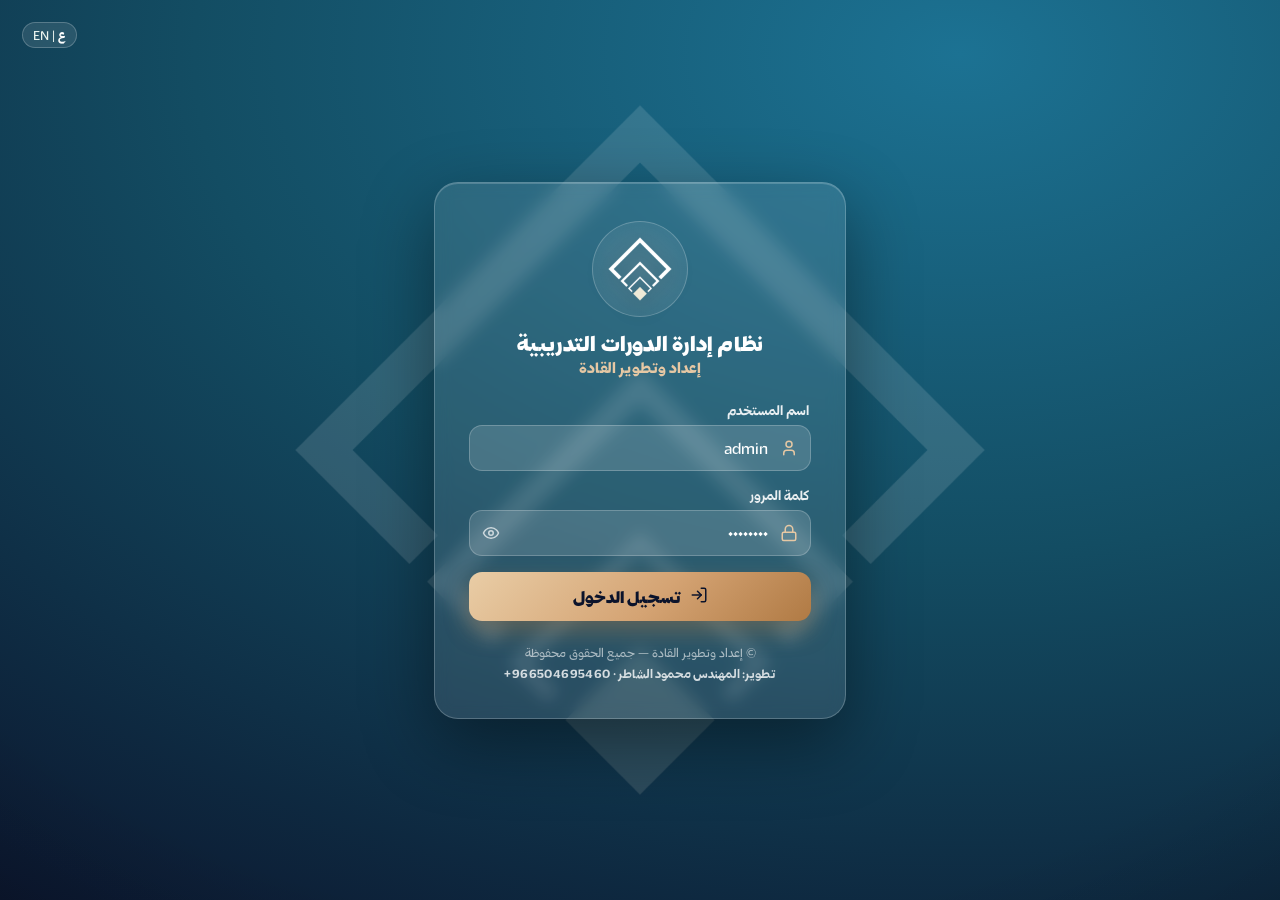
==== index.html @ 1ab5d4bb "Add files via upload" ====
<!DOCTYPE html>
<html lang="ar" dir="rtl">
<head>
<meta charset="utf-8" />
<meta name="viewport" content="width=device-width, initial-scale=1.0" />
<title>نظام إدارة الدورات التدريبية</title>
<link rel="stylesheet" href="assets/shell.css" />
<link rel="stylesheet" href="assets/login.css" />
<link rel="stylesheet" href="assets/pages.css" />
<style>
  /* prototype-only helpers (do not override the app's real styles) */
  #appShell{display:none}
  .pg{display:none}
  .pg.active{display:block;animation:fade .18s ease}
  @keyframes fade{from{opacity:0;transform:translateY(4px)}to{opacity:1;transform:none}}
  .nav a{cursor:pointer}
  table.tbl{width:100%;border-collapse:collapse;font-size:.86rem}
  table.tbl th{ text-align:inherit;color:var(--muted);font-weight:700;font-size:.74rem;padding:10px 12px;border-bottom:1px solid var(--line);white-space:nowrap}
  table.tbl td{padding:11px 12px;border-bottom:1px solid var(--line);white-space:nowrap}
  table.tbl tbody tr:hover{background:rgba(28,114,147,.04)}
  .badge{display:inline-block;padding:3px 10px;border-radius:999px;font-size:.74rem;font-weight:700}
  .av2{width:30px;height:30px;border-radius:50%;background:linear-gradient(135deg,var(--green-l),var(--green));color:#fff;display:inline-flex;align-items:center;justify-content:center;font-size:.72rem;font-weight:700;margin-inline-end:8px}
  .cellname{display:flex;align-items:center}
  .iconbtn{display:inline-flex;align-items:center;justify-content:center;width:30px;height:30px;border-radius:8px;border:1px solid var(--line);background:var(--card);cursor:pointer;color:var(--muted)}
  .iconbtn:hover{color:var(--green);border-color:var(--green-l)}
  .iconbtn.danger:hover{color:#c0432e;border-color:#e6a99e}
  .rowacts{display:flex;gap:6px}
</style>
</head>
<body>

<!-- ============================ LOGIN ============================ -->
<div class="lgp" id="login">
  <img class="lg-wm" src="assets/logo-white.png" alt>
  <div class="lg-lang" style="cursor:pointer" title="Switch to English" onclick="toggleLang()"><span id="lglang"><b>ع</b> | EN</span></div>
  <div class="lg-wrap">
    <div class="lg-card">
      <div class="lg-top">
        <div class="lg-ring"><img src="assets/logo-white.png" alt></div>
        <h1>نظام إدارة الدورات التدريبية</h1>
        <div class="lg-min">إعداد وتطوير القادة</div>
      </div>
      <label class="lg-lbl">اسم المستخدم</label>
      <div class="lg-field">
        <span class="lg-ic" data-ic="person"></span>
        <input type="text" id="u" placeholder="أدخل اسم المستخدم" value="admin" onkeydown="if(event.key==='Enter')doLogin()">
      </div>
      <label class="lg-lbl">كلمة المرور</label>
      <div class="lg-field">
        <span class="lg-ic" data-ic="lock"></span>
        <span class="lg-ic lg-eye" data-ic="eye" onclick="var p=document.getElementById('p');p.type=p.type==='password'?'text':'password'"></span>
        <input type="password" id="p" placeholder="أدخل كلمة المرور" value="••••••••" onkeydown="if(event.key==='Enter')doLogin()">
      </div>
      <button class="lg-btn" onclick="doLogin()"><span data-ic="login"></span> تسجيل الدخول</button>
      <div class="lg-foot">© إعداد وتطوير القادة — جميع الحقوق محفوظة
        <div class="lg-dev" title="اضغط لنسخ الرقم" onclick="copyText('+966504695460');toast('تم نسخ الرقم')">تطوير: المهندس محمود الشاطر · <bdi dir="ltr">+966504695460</bdi></div>
      </div>
    </div>
  </div>
</div>

<!-- ============================ APP SHELL ============================ -->
<div id="appShell">
<div class="app" id="app">
  <aside class="side">
    <button class="collapse" title="طيّ / فتح القائمة" onclick="document.getElementById('app').classList.toggle('collapsed')"><span data-ic="chev"></span></button>
    <div class="brandrow">
      <img src="assets/logo-white.png" alt>
      <div class="t">نظام الدورات<span>إعداد وتطوير القادة</span></div>
    </div>
    <nav class="nav" id="nav">
      <a data-route="dashboard" onclick="go('dashboard')"><span data-ic="dashboard"></span> <span class="nt">لوحة التحكم</span></a>
      <div class="lab">الإدارة</div>
      <a data-route="students" onclick="go('students')"><span data-ic="students"></span> <span class="nt">الطلاب</span></a>
      <a data-route="groups" onclick="go('groups')"><span data-ic="groups"></span> <span class="nt">المجموعات</span></a>
      <a data-route="trainers" onclick="go('trainers')"><span data-ic="trainers"></span> <span class="nt">المدرّبون</span></a>
      <a data-route="courses" onclick="go('courses')"><span data-ic="courses"></span> <span class="nt">الدورات</span></a>
      <div class="lab">أدوات</div>
      <a data-route="calendar" onclick="go('calendar')"><span data-ic="calendarFull"></span> <span class="nt">التقويم</span></a>
      <a data-route="reports" onclick="go('reports')"><span data-ic="chart"></span> <span class="nt">التقارير</span></a>
      <a data-route="printouts" onclick="go('printouts')"><span data-ic="printouts"></span> <span class="nt">المطبوعات</span></a>
      <a data-route="lookups" onclick="go('lookups')"><span data-ic="layers"></span> <span class="nt">القوائم والتصنيفات</span></a>
      <a data-route="search" onclick="go('search')"><span data-ic="search"></span> <span class="nt">البحث الشامل</span></a>
      <a data-route="users" onclick="go('users')"><span data-ic="users"></span> <span class="nt">المستخدمون والصلاحيات</span></a>
      <a data-route="settings" onclick="go('settings')"><span data-ic="settings"></span> <span class="nt">الإعدادات</span></a>
    </nav>
    <div class="me">
      <div class="av"></div>
      <div class="nm">محمود الشاطر<span>مدير النظام</span></div>
      <span style="margin-inline-start:auto;cursor:pointer;color:#9fb3a8;display:flex" title="تسجيل الخروج" onclick="logout()"><span data-ic="login"></span></span>
    </div>
  </aside>

  <main class="main">
    <header class="top">
      <div class="search" title="Ctrl+K"><span data-ic="search"></span><input placeholder="ابحث عن طالب، دورة، مدرّب..." onkeydown="if(event.key==='Enter'){go('search')}"></div>
      <div class="tools">
        <span class="pill" style="cursor:pointer" title="Switch to English" onclick="toggleLang()"><span data-ic="globe"></span><span id="pilllang"><b>ع</b> | EN</span></span>
        <span class="ico bell" onclick="toggleNotif()"><span class="dot"></span><span data-ic="bell"></span></span>
        <span class="ico" title="تبديل المظهر" onclick="toggleTheme()"><span data-ic="sun"></span></span>
      </div>
      <div class="notifpanel" id="notif" style="display:none;top:56px;left:14px;right:auto">
        <div class="nh"><b>الإشعارات</b><span class="rd" onclick="toast('تم تحديد كل الإشعارات كمقروءة');toggleNotif()">تحديد الكل كمقروء</span></div>
        <div class="nlist" id="nlist"></div>
        <div class="nfoot"><a onclick="toggleNotif()">إغلاق</a></div>
      </div>
    </header>
    <div class="content" id="content"></div>
  </main>
</div>
</div>

<script src="assets/shell.js"></script>
<script>
/* ---------- icons (paths from the app's Icon component) ---------- */
const IC={
 dashboard:'<rect x="3" y="3" width="7" height="9" rx="1"/><rect x="14" y="3" width="7" height="5" rx="1"/><rect x="14" y="12" width="7" height="9" rx="1"/><rect x="3" y="16" width="7" height="5" rx="1"/>',
 students:'<path d="M16 21v-2a4 4 0 0 0-4-4H6a4 4 0 0 0-4 4v2"/><circle cx="9" cy="7" r="4"/><path d="M22 21v-2a4 4 0 0 0-3-3.87"/>',
 groups:'<rect x="3" y="3" width="7" height="7" rx="1"/><rect x="14" y="3" width="7" height="7" rx="1"/><rect x="3" y="14" width="7" height="7" rx="1"/><rect x="14" y="14" width="7" height="7" rx="1"/>',
 trainers:'<circle cx="12" cy="8" r="6"/><path d="M15.477 12.89 17 22l-5-3-5 3 1.523-9.11"/>',
 courses:'<path d="M4 19.5A2.5 2.5 0 0 1 6.5 17H20"/><path d="M6.5 2H20v20H6.5A2.5 2.5 0 0 1 4 19.5v-15A2.5 2.5 0 0 1 6.5 2z"/>',
 printouts:'<polyline points="6 9 6 2 18 2 18 9"/><path d="M6 18H4a2 2 0 0 1-2-2v-5a2 2 0 0 1 2-2h16a2 2 0 0 1 2 2v5a2 2 0 0 1-2 2h-2"/><rect x="6" y="14" width="12" height="8"/>',
 search:'<circle cx="11" cy="11" r="8"/><path d="m21 21-4.3-4.3"/>',
 users:'<path d="M20 13c0 5-3.5 7.5-7.66 8.95a1 1 0 0 1-.67-.01C7.5 20.5 4 18 4 13V6a1 1 0 0 1 1-1c2 0 4.5-1.2 6.24-2.72a1.17 1.17 0 0 1 1.52 0C14.51 3.81 17 5 19 5a1 1 0 0 1 1 1z"/>',
 settings:'<circle cx="12" cy="12" r="3"/><path d="M19.4 15a1.65 1.65 0 0 0 .33 1.82l.06.06a2 2 0 1 1-2.83 2.83l-.06-.06a1.65 1.65 0 0 0-1.82-.33 1.65 1.65 0 0 0-1 1.51V21a2 2 0 0 1-4 0v-.09A1.65 1.65 0 0 0 9 19.4a1.65 1.65 0 0 0-1.82.33l-.06.06a2 2 0 1 1-2.83-2.83l.06-.06a1.65 1.65 0 0 0 .33-1.82 1.65 1.65 0 0 0-1.51-1H3a2 2 0 0 1 0-4h.09A1.65 1.65 0 0 0 4.6 9a1.65 1.65 0 0 0-.33-1.82l-.06-.06a2 2 0 1 1 2.83-2.83l.06.06a1.65 1.65 0 0 0 1.82.33H9a1.65 1.65 0 0 0 1-1.51V3a2 2 0 0 1 4 0v.09a1.65 1.65 0 0 0 1 1.51 1.65 1.65 0 0 0 1.82-.33l.06-.06a2 2 0 1 1 2.83 2.83l-.06.06a1.65 1.65 0 0 0-.33 1.82V9a1.65 1.65 0 0 0 1.51 1H21a2 2 0 0 1 0 4h-.09a1.65 1.65 0 0 0-1.51 1z"/>',
 globe:'<circle cx="12" cy="12" r="10"/><path d="M2 12h20"/><path d="M12 2a15 15 0 0 1 0 20 15 15 0 0 1 0-20"/>',
 bell:'<path d="M6 8a6 6 0 0 1 12 0c0 7 3 9 3 9H3s3-2 3-9"/><path d="M10.3 21a1.94 1.94 0 0 0 3.4 0"/>',
 sun:'<circle cx="12" cy="12" r="4"/><path d="M12 2v2M12 20v2M4.9 4.9l1.4 1.4M17.7 17.7l1.4 1.4M2 12h2M20 12h2M6.3 17.7l-1.4 1.4M19.1 4.9l-1.4 1.4"/>',
 chev:'<path d="m9 18 6-6-6-6"/>', chevDown:'<path d="m6 9 6 6 6-6"/>',
 x:'<path d="M18 6 6 18M6 6l12 12"/>', plus:'<path d="M12 5v14M5 12h14"/>',
 eye:'<path d="M2 12s3-7 10-7 10 7 10 7-3 7-10 7-10-7-10-7z"/><circle cx="12" cy="12" r="3"/>',
 pen:'<path d="M12 20h9"/><path d="M16.5 3.5a2.12 2.12 0 0 1 3 3L7 19l-4 1 1-4z"/>',
 trash:'<polyline points="3 6 5 6 21 6"/><path d="M19 6v14a2 2 0 0 1-2 2H7a2 2 0 0 1-2-2V6m3 0V4a2 2 0 0 1 2-2h4a2 2 0 0 1 2 2v2"/>',
 export:'<path d="M21 15v4a2 2 0 0 1-2 2H5a2 2 0 0 1-2-2v-4"/><polyline points="7 10 12 15 17 10"/><line x1="12" y1="15" x2="12" y2="3"/>',
 person:'<path d="M19 21v-2a4 4 0 0 0-4-4H9a4 4 0 0 0-4 4v2"/><circle cx="12" cy="7" r="4"/>',
 lock:'<rect x="3" y="11" width="18" height="11" rx="2"/><path d="M7 11V7a5 5 0 0 1 10 0v4"/>',
 login:'<path d="M15 3h4a2 2 0 0 1 2 2v14a2 2 0 0 1-2 2h-4"/><path d="M10 17l5-5-5-5"/><path d="M15 12H3"/>',
 calendarFull:'<rect x="3" y="4" width="18" height="18" rx="2"/><line x1="16" y1="2" x2="16" y2="6"/><line x1="8" y1="2" x2="8" y2="6"/><line x1="3" y1="10" x2="21" y2="10"/>',
 chart:'<path d="M3 3v18h18"/><path d="m19 9-5 5-4-4-3 3"/>',
 layers:'<path d="M12 2 2 7l10 5 10-5-10-5z"/><path d="m2 17 10 5 10-5M2 12l10 5 10-5"/>',
 cap:'<path d="M22 10v6M2 10l10-5 10 5-10 5z"/><path d="M6 12v5c3 3 9 3 12 0v-5"/>',
 clock:'<circle cx="12" cy="12" r="10"/><polyline points="12 6 12 12 16 14"/>',
 phone:'<path d="M22 16.92v3a2 2 0 0 1-2.18 2 19.79 19.79 0 0 1-8.63-3.07 19.5 19.5 0 0 1-6-6 19.79 19.79 0 0 1-3.07-8.67A2 2 0 0 1 4.11 2h3a2 2 0 0 1 2 1.72c.13.96.36 1.9.7 2.81a2 2 0 0 1-.45 2.11L8.09 9.91a16 16 0 0 0 6 6l1.27-1.27a2 2 0 0 1 2.11-.45c.91.34 1.85.57 2.81.7A2 2 0 0 1 22 16.92z"/>',
 warn:'<path d="M10.29 3.86 1.82 18a2 2 0 0 0 1.71 3h16.94a2 2 0 0 0 1.71-3L13.71 3.86a2 2 0 0 0-3.42 0z"/><line x1="12" y1="9" x2="12" y2="13"/><line x1="12" y1="17" x2="12.01" y2="17"/>',
 megaphone:'<path d="m3 11 18-5v12L3 14v-3z"/><path d="M11.6 16.8a3 3 0 1 1-5.8-1.6"/>',
 key:'<circle cx="7.5" cy="15.5" r="4.5"/><path d="m10.7 12.3 8.3-8.3 2 2-2 2 1.5 1.5-2.5 2.5-1.5-1.5-2.3 2.3"/>',
 wage:'<line x1="12" y1="1" x2="12" y2="23"/><path d="M17 5H9.5a3.5 3.5 0 0 0 0 7h5a3.5 3.5 0 0 1 0 7H6"/>',
 check:'<path d="M22 11.08V12a10 10 0 1 1-5.93-9.14"/><polyline points="22 4 12 14.01 9 11.01"/>',
 book:'<path d="M6.5 2H20v20H6.5A2.5 2.5 0 0 1 4 19.5v-15A2.5 2.5 0 0 1 6.5 2z"/>'
};
function svg(name,size){return '<svg viewBox="0 0 24 24" fill="none" stroke="currentColor" stroke-width="2" stroke-linecap="round" stroke-linejoin="round"'+(size?' width="'+size+'" height="'+size+'"':'')+'>'+(IC[name]||'')+'</svg>';}
function paintIcons(scope){(scope||document).querySelectorAll('[data-ic]').forEach(function(e){e.innerHTML=svg(e.getAttribute('data-ic'),e.getAttribute('data-sz'));});}

/* ---------- sample Arabic data ---------- */
const initials=n=>n.split(' ').slice(0,2).map(w=>w[0]).join('');
const S_OK ='background:rgba(28,114,147,.12);color:#1c7293';
const S_GD ='background:rgba(212,163,115,.18);color:#b07a44';
const S_MUT='background:#eef1f6;color:#6b7787';
const badge=(t,s)=>'<span class="badge" style="'+s+'">'+t+'</span>';

const students=[
 ['نورة عبدالله القحطاني','1098453217','0551234567','الموارد البشرية','تطوير القيادات','وزارة التعليم','الدفعة الأولى','2026','نشط'],
 ['محمد سعد الغامدي','1076622310','0539988776','إدارة المشاريع','إدارة المشاريع','أمانة الرياض','الدفعة الثانية','2026','نشط'],
 ['سارة خالد الدوسري','1054411982','0566554433','التحول الرقمي','تقنية المعلومات','هيئة الاتصالات','الدفعة الأولى','2026','نشط'],
 ['عبدالرحمن فهد العتيبي','1033129087','0501122334','الجودة','التميز المؤسسي','وزارة الصحة','الدفعة الثالثة','2025','خريج'],
 ['ريم ناصر المالكي','1099003421','0577001122','الموارد البشرية','تطوير القيادات','وزارة المالية','الدفعة الثانية','2026','نشط'],
 ['خالد عمر الحربي','1066778899','0544455667','الأمن السيبراني','الأمن السيبراني','هيئة البيانات','الدفعة الأولى','2026','نشط'],
 ['أمل صالح الزهراني','1022113344','0533322110','إدارة المشاريع','إدارة المشاريع','وزارة النقل','الدفعة الثالثة','2025','خريج'],
 ['فيصل تركي الشمري','1088991122','0509876543','التحول الرقمي','تقنية المعلومات','أرامكو','الدفعة الثانية','2026','نشط'],
 ['لمياء يوسف البلوي','1011224455','0561239871','الجودة','التميز المؤسسي','وزارة التعليم','الدفعة الأولى','2026','موقوف'],
 ['ماجد حمد القرني','1077665544','0553219870','الموارد البشرية','تطوير القيادات','وزارة العدل','الدفعة الثالثة','2025','خريج'],
 ['هند عادل السبيعي','1044556677','0512345670','إدارة المشاريع','إدارة المشاريع','هيئة السياحة','الدفعة الثانية','2026','نشط'],
 ['سلطان بدر المطيري','1099887766','0578889990','الأمن السيبراني','الأمن السيبراني','هيئة البيانات','الدفعة الأولى','2026','نشط']
];
const trainers=[
 ['د. أحمد العمري','تطوير القيادات','0551110001','الرياض','نعم','450','نعم','الراجحي'],
 ['د. منى الفيصل','إدارة المشاريع','0552220002','جدة','نعم','500','نعم','الأهلي'],
 ['أ. طارق السديري','التحول الرقمي','0553330003','الدمام','لا','400','نعم','الرياض'],
 ['د. ليلى الجهني','الموارد البشرية','0554440004','الرياض','نعم','420','لا','الإنماء'],
 ['أ. سعود الخالدي','الأمن السيبراني','0555550005','الرياض','نعم','520','نعم','الراجحي'],
 ['د. عبير الشهري','التميز المؤسسي','0556660006','أبها','لا','380','نعم','البلاد'],
 ['أ. ناصر القحطاني','إدارة المشاريع','0557770007','جدة','نعم','460','لا','الأهلي'],
 ['د. خالد الراشد','تطوير القيادات','0558880008','الرياض','نعم','550','نعم','الراجحي']
];
const courses=[
 ['LD-101','مهارات القيادة الحديثة',5,25,60,75,3,8],
 ['PM-200','إدارة المشاريع الاحترافية PMP',10,50,70,80,2,5],
 ['ST-150','التخطيط الاستراتيجي',4,20,60,75,1,4],
 ['EX-300','التميز المؤسسي والجودة',6,30,65,75,2,3],
 ['CM-120','مهارات التواصل الفعّال',3,15,60,70,4,9],
 ['CS-400','أساسيات الأمن السيبراني',8,40,70,80,2,2]
];
const groups=[
 ['الدفعة الأولى — قيادة','مهارات القيادة الحديثة',28,'نشطة'],
 ['الدفعة الثانية — مشاريع','إدارة المشاريع الاحترافية',24,'نشطة'],
 ['الدفعة الثالثة — تميز','التميز المؤسسي والجودة',19,'منتهية'],
 ['دفعة التحول الرقمي','التخطيط الاستراتيجي',31,'نشطة'],
 ['دفعة الأمن السيبراني','أساسيات الأمن السيبراني',16,'نشطة'],
 ['دفعة التواصل','مهارات التواصل الفعّال',22,'منتهية']
];
const users=[
 ['محمود الشاطر','admin','مدير النظام','نشط'],
 ['عبدالله الناصر','a.nasser','مشرف تدريب','نشط'],
 ['سمر العتيبي','s.otaibi','مدخل بيانات','نشط'],
 ['ريان الدوسري','r.dosari','مشرف تدريب','موقوف'],
 ['نوال الحارثي','n.harthi','محاسب','نشط']
];
const runs=[
 ['مهارات القيادة الحديثة','١٥ يونيو','١٩ يونيو','د. أحمد العمري',28,'جارٍ'],
 ['مهارات التواصل الفعّال','٢٢ يونيو','٢٤ يونيو','د. خالد الراشد',22,'قادم'],
 ['إدارة المشاريع الاحترافية','٢٨ يونيو','٠٩ يوليو','د. منى الفيصل',24,'قادم'],
 ['أساسيات الأمن السيبراني','٠٢ يوليو','١١ يوليو','أ. سعود الخالدي',16,'قادم'],
 ['التخطيط الاستراتيجي','١٠ مايو','١٤ مايو','أ. طارق السديري',31,'منتهٍ']
];
const statusBadge=t=>t==='نشط'||t==='نشطة'||t==='جارٍ'?badge(t,S_OK):(t==='خريج'||t==='منتهية'||t==='منتهٍ'?badge(t,S_MUT):(t==='موقوف'?badge(t,'background:rgba(192,67,46,.12);color:#c0432e'):badge(t,S_GD)));

/* ---------- shared bits ---------- */
const stat=(ic,v,l,g)=>'<div class="s'+(g?' g':'')+'"><div class="si">'+svg(ic,18)+'</div><div><div class="v">'+v+'</div><div class="l">'+l+'</div></div></div>';
const pageHead=(t,sub,actions)=>'<div class="h"><div><h2>'+t+'</h2><div class="sub">'+sub+'</div></div>'+(actions||'')+'</div>';
const toolbar=ph=>'<div class="toolbar"><div class="searchbox">'+svg('search',16)+'<input placeholder="'+ph+'"></div><button class="expbtn">'+svg('export',15)+' تصدير</button></div>';
const tableWrap=(head,rows)=>'<div class="tablewrap"><div class="tablescroll"><table class="tbl"><thead><tr>'+head.map(h=>'<th>'+h+'</th>').join('')+'</tr></thead><tbody>'+rows+'</tbody></table></div></div>';
const acts=()=>'<div class="rowacts"><span class="iconbtn" title="عرض">'+svg('eye',15)+'</span><span class="iconbtn" title="تعديل">'+svg('pen',15)+'</span><span class="iconbtn danger" title="حذف">'+svg('trash',15)+'</span></div>';

/* ---------- pages ---------- */
function pDashboard(){
  const kpis='<div class="kpis">'+
    '<div class="kpi g1 klink" onclick="go(\'students\')"><div class="kr"><div class="ic">'+svg('students',20)+'</div><span class="trend up">▲ ٤٪</span></div><div class="v">١٬٢٤٨</div><div class="l">إجمالي الطلاب</div><div class="spark"></div></div>'+
    '<div class="kpi g2 klink" onclick="go(\'courses\')"><div class="kr"><div class="ic">'+svg('courses',20)+'</div><span class="trend up">▲ ٢</span></div><div class="v">١٤</div><div class="l">دورات نشطة</div><div class="spark"></div></div>'+
    '<div class="kpi g3 klink" onclick="go(\'trainers\')"><div class="kr"><div class="ic">'+svg('trainers',20)+'</div><span class="trend">—</span></div><div class="v">٣٦</div><div class="l">المدرّبون</div><div class="spark"></div></div>'+
    '<div class="kpi g4 klink"><div class="kr"><div class="ic">'+svg('chart',20)+'</div><span class="trend up">▲ ٣٪</span></div><div class="v">٩٢٪</div><div class="l">نسبة النجاح العامة</div><div class="spark"></div></div></div>';
  const quick='<div class="quick">'+[['students','طالب جديد'],['courses','دورة جديدة'],['trainers','مدرّب جديد'],['groups','مجموعة جديدة'],['gradesCheck','إدخال الدرجات'],['megaphone','طباعة إعلان']]
    .map(q=>'<div class="qa" onclick="toast(\'إجراء سريع: '+q[1]+'\')"><div class="qic">'+svg(q[0]==='gradesCheck'?'check':q[0],18)+'</div><span>'+q[1]+'</span><span class="ch">'+svg('chev',16)+'</span></div>').join('')+'</div>';
  // area chart
  const enroll=[40,55,48,70,82,95], grad=[20,28,30,42,50,68], mon=['يناير','فبراير','مارس','أبريل','مايو','يونيو'];
  const X=i=>30+i*128, Y=v=>200-(v/100*150);
  const path=d=>d.map((v,i)=>(i?'L':'M')+X(i)+' '+Y(v)).join(' ');
  const area='<svg viewBox="0 0 700 220" style="width:100%;height:auto"><defs><linearGradient id="ag" x1="0" y1="0" x2="0" y2="1"><stop offset="0" stop-color="rgba(28,114,147,.28)"/><stop offset="1" stop-color="rgba(28,114,147,0)"/></linearGradient></defs>'+
    [60,120,180].map(y=>'<line x1="30" y1="'+y+'" x2="670" y2="'+y+'" stroke="var(--line)" stroke-width="1"/>').join('')+
    '<path d="'+path(enroll)+' L'+X(5)+' 200 L'+X(0)+' 200 Z" fill="url(#ag)"/>'+
    '<path d="'+path(enroll)+'" fill="none" stroke="#2a8db0" stroke-width="2.5"/>'+
    '<path d="'+path(grad)+'" fill="none" stroke="#d4a373" stroke-width="2.5"/>'+
    enroll.map((v,i)=>'<circle cx="'+X(i)+'" cy="'+Y(v)+'" r="3" fill="#2a8db0"/>').join('')+
    '<g fill="var(--muted)" font-size="12" text-anchor="middle">'+mon.map((m,i)=>'<text x="'+X(i)+'" y="216">'+m+'</text>').join('')+'</g></svg>';
  const donut='<svg viewBox="0 0 120 120" width="150" height="150"><circle cx="60" cy="60" r="48" fill="none" stroke="#e4e8ee" stroke-width="16"/>'+
    '<circle cx="60" cy="60" r="48" fill="none" stroke="#1c7293" stroke-width="16" stroke-dasharray="226 75" stroke-dashoffset="0" transform="rotate(-90 60 60)"/>'+
    '<circle cx="60" cy="60" r="48" fill="none" stroke="#d4a373" stroke-width="16" stroke-dasharray="38 263" stroke-dashoffset="-226" transform="rotate(-90 60 60)"/>'+
    '<text x="60" y="58" text-anchor="middle" font-size="20" font-weight="800" fill="var(--ink)">٩٢٪</text><text x="60" y="76" text-anchor="middle" font-size="10" fill="var(--muted)">نجاح</text></svg>';
  const grid2='<div class="grid2">'+
    '<div class="panel"><div class="ph">الالتحاق والتخرّج عبر الأشهر <span class="mut">آخر 6 أشهر</span></div>'+area+
      '<div class="legend"><i style="background:#2a8db0"></i> الملتحقون <i style="background:#d4a373;margin-inline-start:14px"></i> الخريجون</div></div>'+
    '<div class="panel"><div class="ph">نتائج آخر انعقاد</div><div class="donut" style="display:flex;gap:18px;align-items:center;justify-content:center;flex-wrap:wrap">'+donut+
      '<div class="leg"><div><i style="background:#1c7293"></i> ناجح — ٢٥</div><div style="margin:8px 0"><i style="background:#d4a373"></i> قيد الإكمال — ٤</div><div><i style="background:#e4e8ee"></i> راسب — ٢</div></div></div></div></div>';
  const tr=[['د. خالد الراشد',92],['د. منى الفيصل',78],['د. أحمد العمري',74],['أ. سعود الخالدي',61],['د. ليلى الجهني',47]];
  const hbars='<div class="panel"><div class="ph">أكثر المدرّبين نشاطًا <span class="mut">ساعات</span></div><div class="hbars">'+
    tr.map(t=>'<div class="hb"><div class="nm">'+t[0]+'</div><div class="track"><div class="fill" style="width:'+t[1]+'%"></div></div><div class="val">'+t[1]+'</div></div>').join('')+'</div></div>';
  const upcoming='<div class="panel"><div class="ph">انعقادات قادمة</div>'+
    runs.filter(r=>r[5]==='قادم').map(r=>'<div class="runrow" style="display:flex;align-items:center;gap:10px;padding:10px 0;border-bottom:1px solid var(--line)"><span style="color:var(--green)">'+svg('calendarFull',18)+'</span><div style="flex:1"><b style="font-size:.86rem">'+r[0]+'</b><div class="mut" style="font-size:.76rem;color:var(--muted)">'+r[1]+' — '+r[2]+' · '+r[3]+'</div></div>'+statusBadge('قادم')+'</div>').join('')+'</div>';
  const grid3='<div class="grid3">'+hbars+upcoming+'<div class="panel"><div class="ph">آخر النشاطات</div>'+
    ['أُضيف الطالب «سلطان المطيري»','تم إنشاء انعقاد لدورة التواصل الفعّال','اعتُمدت درجات الدفعة الثالثة','حُدّث أجر المدرّب «د. أحمد العمري»'].map(a=>'<div style="display:flex;gap:10px;padding:9px 0;border-bottom:1px solid var(--line);font-size:.82rem"><span style="color:var(--gold-d)">'+svg('clock',15)+'</span>'+a+'</div>').join('')+'</div></div>';
  return pageHead('لوحة التحكم','نظرة عامة على النظام — الأربعاء ٢٤ يونيو ٢٠٢٦')+quick+kpis+grid2+grid3;
}
function pStudents(){
  const rows=students.map(s=>'<tr><td><div class="cellname"><span class="av2">'+initials(s[0])+'</span>'+s[0]+'</div></td><td>'+s[1]+'</td><td><bdi dir="ltr">'+s[2]+'</bdi></td><td>'+s[3]+'</td><td>'+s[4]+'</td><td>'+s[5]+'</td><td>'+s[6]+'</td><td>'+s[7]+'</td><td>'+statusBadge(s[8])+'</td><td>'+acts()+'</td></tr>').join('');
  return pageHead('الطلاب','إدارة بيانات الطلاب وتنظيمهم ضمن المجموعات','<button class="btnG">'+svg('plus',16)+' طالب جديد</button>')+
    '<div class="statline">'+stat('students','١٬٢٤٨','إجمالي الطلاب')+stat('check','١٬٠٩٠','طلاب نشطون')+stat('cap','١٥٨','خريجون',true)+stat('groups','٤٢','المجموعات')+'</div>'+
    toolbar('بحث في الطلاب...')+tableWrap(['الطالب','رقم الهوية','رقم الهاتف','القسم','التخصص','مكان الترشيح','المجموعة','السنة','الحالة','إجراءات'],rows);
}
function pTrainers(){
  const rows=trainers.map(t=>'<tr><td><div class="cellname"><span class="av2">'+initials(t[0].replace('د. ','').replace('أ. ',''))+'</span>'+t[0]+'</div></td><td>'+t[1]+'</td><td><bdi dir="ltr">'+t[2]+'</bdi></td><td>'+t[3]+'</td><td>'+(t[4]==='نعم'?badge('نعم',S_OK):badge('لا',S_MUT))+'</td><td>'+t[5]+' ر.س</td><td>'+(t[6]==='نعم'?badge('نعم',S_OK):badge('لا',S_MUT))+'</td><td>'+t[7]+'</td><td>'+acts()+'</td></tr>').join('');
  return pageHead('المدرّبون','إدارة بيانات المدرّبين وأجورهم وبياناتهم البنكية','<button class="btnG">'+svg('plus',16)+' مدرّب جديد</button>')+
    '<div class="statline">'+stat('trainers','٣٦','إجمالي المدرّبين')+stat('cap','٢٤','يمكنهم السفر')+stat('check','٢٩','دربوا معنا سابقًا',true)+'</div>'+
    toolbar('بحث في المدرّبين...')+tableWrap(['المدرّب','التخصص','الهاتف','المكان','السفر','أجر الساعة','تدرّب معنا','البنك','إجراءات'],rows);
}
function pCourses(){
  const cards=courses.map(c=>'<div class="panel" style="margin-bottom:14px"><div class="chead" style="display:flex;align-items:center;gap:12px"><div class="ci" style="color:var(--green)">'+svg('courses',22)+'</div><div style="flex:1"><div class="ct" style="font-weight:800">'+c[1]+'</div><span class="code" style="font-size:.76rem;color:var(--muted)">'+c[0]+'</span></div><button class="btnGhost">'+svg('pen',15)+' تعديل التعريف</button><span class="iconbtn danger" title="حذف الدورة">'+svg('trash',15)+'</span></div>'+
    '<div class="specrow" style="display:flex;gap:22px;flex-wrap:wrap;margin-top:12px;font-size:.82rem;color:var(--muted)"><span>المدة: <b style="color:var(--ink)">'+c[2]+' أيام</b></span><span>ساعات الجلسة: <b style="color:var(--ink)">'+c[3]+'</b></span><span>نجاح الدرجة: <b style="color:var(--ink)">'+c[4]+'٪</b></span><span>نسبة الحضور: <b style="color:var(--ink)">'+c[5]+'٪</b></span><span>'+statusBadge('جارٍ')+' '+c[6]+' انعقاد</span><span style="color:var(--muted)">'+c[7]+' منتهٍ</span></div></div>').join('');
  return pageHead('الدورات','عرّف الدورة مرة واحدة، ثم أنشئ لها انعقادات متعددة','<button class="btnGhost">'+svg('plus',15)+' انعقاد جديد</button> <button class="btnG">'+svg('plus',16)+' تعريف دورة</button>')+
    '<div class="statline">'+stat('courses','٦','دورات معرّفة')+stat('clock','١٤','انعقادات جارية')+stat('check','٣١','انعقادات منتهية',true)+'</div>'+
    toolbar('بحث في الدورات...')+'<div class="stack">'+cards+'</div>';
}
function pGroups(){
  const cards='<div class="grid3">'+groups.map(g=>'<div class="panel gcard"><div style="display:flex;align-items:center;gap:10px"><span style="color:var(--green)">'+svg('groups',20)+'</span><b style="flex:1">'+g[0]+'</b>'+statusBadge(g[3])+'</div><div style="color:var(--muted);font-size:.82rem;margin:10px 0">'+svg('book',14)+' '+g[1]+'</div><div style="display:flex;align-items:center;justify-content:space-between;border-top:1px solid var(--line);padding-top:10px"><span style="font-size:.82rem;color:var(--muted)">عدد الطلاب</span><b style="color:var(--green);font-size:1.1rem">'+g[2]+'</b></div></div>').join('')+'</div>';
  return pageHead('المجموعات','تنظيم الطلاب في دفعات ومجموعات تدريبية','<button class="btnG">'+svg('plus',16)+' مجموعة جديدة</button>')+
    '<div class="statline">'+stat('groups','٤٢','إجمالي المجموعات')+stat('check','٣٤','مجموعات نشطة')+stat('cap','٨','منتهية',true)+'</div>'+cards;
}
function pCalendar(){
  const days=['السبت','الأحد','الاثنين','الثلاثاء','الأربعاء','الخميس','الجمعة'];
  const events={3:['قيادة'],8:['تواصل'],10:['مشاريع'],11:['مشاريع'],15:['أمن'],18:['قيادة'],22:['تخطيط'],24:['تميز']};
  let cells='';for(let d=1;d<=30;d++){const ev=events[d];cells+='<div style="min-height:78px;border:1px solid var(--line);border-radius:10px;padding:6px;background:var(--card)"><div style="font-size:.78rem;color:var(--muted);text-align:start">'+d+'</div>'+(ev?ev.map(e=>'<div class="calchip" style="margin-top:4px;font-size:.7rem;background:rgba(28,114,147,.12);color:#1c7293;border-radius:6px;padding:2px 6px">'+e+'</div>').join(''):'')+'</div>';}
  return pageHead('التقويم','جدول الانعقادات والجلسات التدريبية — يونيو ٢٠٢٦','<button class="btnG">'+svg('plus',16)+' انعقاد جديد</button>')+
    '<div class="panel"><div style="display:grid;grid-template-columns:repeat(7,1fr);gap:8px;margin-bottom:8px">'+days.map(d=>'<div style="text-align:center;font-size:.76rem;font-weight:700;color:var(--muted)">'+d+'</div>').join('')+'</div><div style="display:grid;grid-template-columns:repeat(7,1fr);gap:8px">'+cells+'</div></div>';
}
function pReports(){
  const bars=[['القيادة',88],['المشاريع',76],['التميز',69],['التواصل',93],['الأمن',58],['التخطيط',71]];
  const max=Math.max(...bars.map(b=>b[1]));
  return pageHead('التقارير','مؤشرات الأداء ومعدلات النجاح حسب الدورة','<button class="expbtn">'+svg('export',15)+' تصدير PDF</button>')+
    '<div class="statline">'+stat('cap','١٬٠٩٠','متدرّب مكتمل')+stat('check','٩٢٪','متوسط النجاح',true)+stat('clock','١٢٬٤٨٠','ساعة تدريبية')+stat('courses','٤٥','انعقاد مكتمل')+'</div>'+
    '<div class="grid2"><div class="panel"><div class="ph">نسبة النجاح حسب الدورة</div><div class="hbars">'+bars.map(b=>'<div class="hb"><div class="nm">'+b[0]+'</div><div class="track"><div class="fill" style="width:'+(b[1]/max*100)+'%"></div></div><div class="val">'+b[1]+'٪</div></div>').join('')+'</div></div>'+
    '<div class="panel"><div class="ph">توزيع المتدربين حسب القسم</div><div class="hbars">'+[['الموارد البشرية',320],['إدارة المشاريع',280],['التحول الرقمي',210],['الجودة',150],['الأمن السيبراني',88]].map((b,i,a)=>'<div class="hb"><div class="nm">'+b[0]+'</div><div class="track"><div class="fill" style="width:'+(b[1]/320*100)+'%;background:var(--gold)"></div></div><div class="val">'+b[1]+'</div></div>').join('')+'</div></div></div>';
}
function pUsers(){
  const rows=users.map(u=>'<tr><td><div class="cellname"><span class="av2">'+initials(u[0])+'</span>'+u[0]+'</div></td><td><bdi dir="ltr">'+u[1]+'</bdi></td><td>'+badge(u[2],S_GD)+'</td><td>'+statusBadge(u[3])+'</td><td>'+acts()+'</td></tr>').join('');
  return pageHead('المستخدمون والصلاحيات','إدارة حسابات المستخدمين وأدوارهم في النظام','<button class="btnG">'+svg('plus',16)+' مستخدم جديد</button>')+
    '<div class="statline">'+stat('users','٥','المستخدمون')+stat('key','٤','أدوار')+stat('check','٤','حسابات نشطة',true)+'</div>'+
    toolbar('بحث في المستخدمين...')+tableWrap(['المستخدم','اسم الدخول','الدور','الحالة','إجراءات'],rows);
}
function pSettings(){
  const field=(l,v)=>'<div style="margin-bottom:16px"><label class="lg-lbl" style="display:block;margin-bottom:6px;color:var(--muted);font-size:.82rem">'+l+'</label><input style="width:100%;padding:10px 12px;border:1px solid var(--line);border-radius:10px;background:var(--card);color:var(--ink);font-family:var(--font)" value="'+v+'"></div>';
  return pageHead('الإعدادات','إعدادات النظام العامة والنسخ الاحتياطي')+
    '<div class="grid2"><div class="panel"><div class="ph">بيانات الجهة</div>'+field('اسم الجهة','إعداد وتطوير القادة')+field('السنة التدريبية الحالية','٢٠٢٦')+field('لغة الواجهة','العربية')+'<button class="btnG">'+svg('check',16)+' حفظ التغييرات</button></div>'+
    '<div class="panel"><div class="ph">النسخ الاحتياطي</div><p style="color:var(--muted);font-size:.85rem;line-height:1.9">آخر نسخة احتياطية: <b style="color:var(--ink)">٢٣ يونيو ٢٠٢٦ — ١١:٤٢ م</b><br>قاعدة البيانات: <bdi dir="ltr">SQLite</bdi> · الحجم ٤٫٨ م.ب</p><div style="display:flex;gap:10px;margin-top:14px"><button class="btnG">'+svg('export',16)+' إنشاء نسخة الآن</button><button class="btnGhost">'+svg('book',15)+' استعادة</button></div></div></div>';
}
function pPrintouts(){return pageHead('المطبوعات','نماذج الشهادات والإعلانات وكشوف الحضور القابلة للطباعة')+'<div class="grid3">'+[['شهادة إتمام','cap'],['إعلان دورة','megaphone'],['كشف حضور','printouts'],['كشف درجات','check'],['بطاقة متدرّب','person'],['خطاب ترشيح','book']].map(p=>'<div class="panel" style="text-align:center;cursor:pointer" onclick="toast(\'فتح نموذج: '+p[0]+'\')"><div style="color:var(--green);margin:8px auto">'+svg(p[1],34)+'</div><b>'+p[0]+'</b><div class="mut" style="color:var(--muted);font-size:.78rem;margin-top:6px">اضغط للمعاينة والطباعة</div></div>').join('')+'</div>';}
function pLookups(){return pageHead('القوائم والتصنيفات','إدارة الأقسام والتخصصات وأماكن الترشيح')+'<div class="grid3">'+[['الأقسام',['الموارد البشرية','إدارة المشاريع','التحول الرقمي','الجودة','الأمن السيبراني']],['التخصصات',['تطوير القيادات','إدارة المشاريع','التميز المؤسسي','تقنية المعلومات','الأمن السيبراني']],['أماكن الترشيح',['وزارة التعليم','أمانة الرياض','هيئة الاتصالات','وزارة الصحة','أرامكو']]].map(g=>'<div class="panel"><div class="ph">'+g[0]+' <button class="iconbtn" style="margin-inline-start:auto">'+svg('plus',15)+'</button></div>'+g[1].map(x=>'<div style="display:flex;align-items:center;gap:8px;padding:9px 0;border-bottom:1px solid var(--line);font-size:.85rem"><span style="color:var(--green-l)">'+svg('layers',15)+'</span>'+x+'<span class="iconbtn" style="margin-inline-start:auto;border:none">'+svg('pen',14)+'</span></div>').join('')+'</div>').join('')+'</div>';}
function pSearch(){
  const q='القيادة';
  const res=students.filter(s=>true).slice(0,4).map(s=>'<div style="display:flex;align-items:center;gap:10px;padding:11px 0;border-bottom:1px solid var(--line)"><span class="av2">'+initials(s[0])+'</span><div style="flex:1"><b style="font-size:.88rem">'+s[0]+'</b><div style="color:var(--muted);font-size:.78rem">طالب · '+s[3]+'</div></div>'+statusBadge(s[8])+'</div>').join('');
  return pageHead('البحث الشامل','نتائج البحث في الطلاب والدورات والمدرّبين')+
    '<div class="panel"><div class="searchbox" style="margin-bottom:14px">'+svg('search',16)+'<input value="القيادة" placeholder="ابحث..."></div><div class="ph">النتائج (٤)</div>'+res+'</div>';
}
const PAGES={dashboard:pDashboard,students:pStudents,trainers:pTrainers,courses:pCourses,groups:pGroups,calendar:pCalendar,reports:pReports,users:pUsers,settings:pSettings,printouts:pPrintouts,lookups:pLookups,search:pSearch};

/* ---------- router / shell behavior ---------- */
function go(route){
  const fn=PAGES[route]||pDashboard;
  const c=document.getElementById('content');
  c.innerHTML='<div class="pg active">'+fn()+'</div>';
  paintIcons(c);
  document.querySelectorAll('#nav a').forEach(a=>a.classList.toggle('active',a.getAttribute('data-route')===route));
  c.scrollTop=0;
}
function doLogin(){
  document.getElementById('login').style.display='none';
  document.getElementById('appShell').style.display='block';
  go('dashboard');
  setTimeout(()=>toast('مرحبًا بك، محمود الشاطر'),300);
}
function logout(){document.getElementById('appShell').style.display='none';document.getElementById('login').style.display='flex';}
function toggleNotif(){const n=document.getElementById('notif');n.style.display=n.style.display==='none'?'block':'none';
  document.querySelector('.bell .dot').style.display='none';}
function toggleLang(){const ltr=document.documentElement.getAttribute('dir')==='rtl';applyDir(ltr?'ltr':'rtl');
  const lbl=ltr?'AR | <b>EN</b>':'<b>ع</b> | EN';const p=document.getElementById('pilllang');if(p)p.innerHTML=lbl;const l=document.getElementById('lglang');if(l)l.innerHTML=lbl;
  toast(ltr?'Switched to English (layout)':'تم التبديل إلى العربية');}

/* notifications sample */
document.getElementById('nlist').innerHTML=[['warn','انعقاد «التواصل الفعّال» يبدأ خلال يومين','٢٢ يونيو'],['gold','اكتملت درجات الدفعة الثالثة','أمس'],['bell','تمت إضافة ٣ طلاب جدد','اليوم']]
  .map(n=>'<div class="notifit '+n[0]+'" style="display:flex;gap:10px;padding:11px 12px;border-bottom:1px solid var(--line)"><div class="ni" style="color:var(--green)">'+svg(n[0]==='warn'?'warn':n[0]==='gold'?'courses':'bell',18)+'</div><div class="nx" style="flex:1;font-size:.83rem">'+n[1]+'<span style="display:block;color:var(--muted);font-size:.74rem;margin-top:2px">'+n[2]+'</span></div></div>').join('');

paintIcons(document);
</script>
</body>
</html>
---- assets/shell.css ----
/* ===== Brand typeface: Lenos (لينوس) — bilingual Arabic + Latin, embedded ===== */
@font-face{font-family:"Lenos";font-weight:300;font-style:normal;font-display:swap;src:url('fonts/Lenos-Light.otf') format('opentype')}
@font-face{font-family:"Lenos";font-weight:400;font-style:normal;font-display:swap;src:url('fonts/Lenos-Regular.otf') format('opentype')}
@font-face{font-family:"Lenos";font-weight:500;font-style:normal;font-display:swap;src:url('fonts/Lenos-Medium.otf') format('opentype')}
@font-face{font-family:"Lenos";font-weight:600;font-style:normal;font-display:swap;src:url('fonts/Lenos-SemiBold.otf') format('opentype')}
@font-face{font-family:"Lenos";font-weight:700;font-style:normal;font-display:swap;src:url('fonts/Lenos-Bold.otf') format('opentype')}
@font-face{font-family:"Lenos";font-weight:800;font-style:normal;font-display:swap;src:url('fonts/Lenos-ExtraBold.otf') format('opentype')}
@font-face{font-family:"Lenos";font-weight:900;font-style:normal;font-display:swap;src:url('fonts/Lenos-Black.otf') format('opentype')}

:root{
  --green:#1c7293; --green-d:#0b132b; --green-l:#2a8db0; --gold:#d4a373; --gold-l:#e6c8a4; --gold-d:#b07a44;
  --navy:#0b132b; --sky:#9fd3e6; --cream:#f0ebd8;
  --ink:#14213a; --muted:#6b7787; --line:#e4e8ee; --bg:#eef1f6; --card:#ffffff;
  --font:"Lenos","Segoe UI Variable Display","Segoe UI","Tahoma","Noto Naskh Arabic",system-ui,sans-serif;
  /* single-layer shadows — two stacked shadows on every card doubled the per-frame paint
     while scrolling; one tight shadow is near-identical visually and far cheaper */
  --shadow-sm:0 2px 8px rgba(11,19,43,.08);
  --shadow-md:0 4px 12px rgba(11,19,43,.10);
}
*{box-sizing:border-box}
html,body{margin:0;height:100%}
body{font-family:var(--font);background:var(--bg);color:var(--ink);height:100vh;overflow:hidden}
svg{width:18px;height:18px}
.app{display:flex;height:100vh}

/* modern thin scrollbars across the whole app */
::-webkit-scrollbar{width:9px;height:9px}
::-webkit-scrollbar-track{background:transparent}
::-webkit-scrollbar-thumb{background:rgba(28,114,147,.18);border-radius:8px;border:2px solid transparent;background-clip:content-box}
::-webkit-scrollbar-thumb:hover{background:rgba(28,114,147,.32);background-clip:content-box;border:2px solid transparent}
html.dark ::-webkit-scrollbar-thumb{background:rgba(140,152,176,.25);background-clip:content-box;border:2px solid transparent}

/* smooth, intentional motion everywhere */
/* transition only cheap properties — animating box-shadow/transform on the many small
   elements inside scrolling lists forced full repaints/layer recomposites during scroll */
button,.iconbtn,.qa,.linkcard,.kpi,.dd-trigger,.inp,.sres,.badge,.calchip,.sstep{transition:background-color .16s ease,border-color .16s ease,color .16s ease}
button:active:not(:disabled){transform:scale(.97)}

/* ===== SIDEBAR ===== */
.side{width:238px;flex-shrink:0;color:#d4dde8;display:flex;flex-direction:column;position:relative;transition:width .22s ease;
  background:linear-gradient(180deg,#13233f 0%,#0b132b 65%,#070d1c 100%)}
.side::after{content:"";position:absolute;inset:0;background:url(logo-white.png) no-repeat;background-size:100%;background-position:center 90%;opacity:.04;pointer-events:none}
.collapse{position:absolute;top:14px;left:11px;z-index:6;width:28px;height:28px;border-radius:8px;border:1px solid rgba(255,255,255,.16);
  background:rgba(255,255,255,.06);color:#cdd8e2;display:flex;align-items:center;justify-content:center;cursor:pointer}
.collapse:hover{background:rgba(255,255,255,.13)}
.collapse svg{width:16px;height:16px;transition:transform .22s}
.brandrow{display:flex;align-items:center;gap:10px;padding:16px 16px 12px 48px}
.brandrow img{width:34px;height:34px;flex-shrink:0}
.brandrow .t{font-size:.84rem;font-weight:800;color:#fff;line-height:1.3;white-space:nowrap}
.brandrow .t span{display:block;font-size:.66rem;color:var(--gold-l);font-weight:600}
.nav{padding:8px 12px;display:flex;flex-direction:column;gap:3px;position:relative;z-index:1;overflow:auto}
.nav .lab{font-size:.64rem;color:#7d8a9b;margin:12px 10px 4px;letter-spacing:1px;white-space:nowrap}
.nav a{display:flex;align-items:center;gap:11px;padding:10px 12px;border-radius:11px;color:#cdd8e2;text-decoration:none;font-size:.86rem;font-weight:600;position:relative;transition:background .15s ease,transform .15s ease}
.nav a svg{color:#9fb6c8;opacity:.95;flex-shrink:0;transition:transform .15s ease}
.nav a.active{background:linear-gradient(90deg,rgba(212,163,115,.24),rgba(212,163,115,.05));color:#fff;border:1px solid rgba(212,163,115,.35);box-shadow:0 4px 14px rgba(0,0,0,.18)}
.nav a.active::before{content:"";position:absolute;right:-12px;top:20%;bottom:20%;width:3.5px;border-radius:0 3px 3px 0;background:linear-gradient(180deg,var(--gold-l),var(--gold-d))}
.nav a.active svg{color:var(--gold-l)}
.nav a:not(.active):hover{background:rgba(255,255,255,.07)}
.nav a:not(.active):hover svg{transform:scale(1.12)}
.nt{white-space:nowrap}
.me{margin-top:auto;display:flex;align-items:center;gap:10px;padding:14px 16px;border-top:1px solid rgba(255,255,255,.08)}
.me .av{width:34px;height:34px;border-radius:50%;background:linear-gradient(135deg,var(--gold-l),var(--gold-d));flex-shrink:0}
.me .nm{font-size:.78rem;color:#fff;font-weight:700;white-space:nowrap}
.me .nm span{display:block;font-size:.66rem;color:#94a6bd;font-weight:500}

/* collapsed */
.app.collapsed .side{width:72px}
.app.collapsed .collapse{left:50%;transform:translateX(-50%)}
.app.collapsed .collapse svg{transform:rotate(180deg)}
.app.collapsed .brandrow{padding:50px 0 12px;justify-content:center}
.app.collapsed .brandrow .t{display:none}
.app.collapsed .nav{padding:8px 10px}
.app.collapsed .nav .lab{display:none}
.app.collapsed .nav a{justify-content:center;padding:11px 0}
.app.collapsed .nav a .nt{display:none}
.app.collapsed .me{justify-content:center;padding:14px 0}
.app.collapsed .me .nm{display:none}

/* ===== MAIN / TOPBAR ===== */
.main{flex:1;display:flex;flex-direction:column;overflow:hidden;min-width:0}
.top{height:62px;background:var(--card);border-bottom:1px solid rgba(28,114,147,.10);
  display:flex;align-items:center;justify-content:space-between;gap:12px;padding:0 20px;flex-shrink:0}
.search{display:flex;align-items:center;gap:9px;background:#f1f4f1;border:1px solid var(--line);border-radius:11px;padding:9px 13px;flex:1;max-width:340px;color:var(--muted)}
.search input{border:0;background:transparent;outline:none;font-family:var(--font);font-size:.88rem;width:100%;color:var(--ink)}
.tools{display:flex;align-items:center;gap:14px;color:#56655c;flex-shrink:0}
.pill{display:flex;align-items:center;gap:6px;border:1px solid var(--line);border-radius:20px;padding:5px 11px;font-size:.78rem;cursor:pointer;white-space:nowrap}
.ico{position:relative;cursor:pointer;display:flex}
.ico .dot{position:absolute;top:-3px;left:-3px;width:8px;height:8px;border-radius:50%;background:#e0533b;border:2px solid #fff}

.content{padding:20px 22px;overflow:auto;overscroll-behavior:contain}
.h{display:flex;align-items:center;justify-content:space-between;gap:12px;margin-bottom:16px;flex-wrap:wrap}
.h h2{margin:0;font-size:1.3rem}
.h .sub{color:var(--muted);font-size:.82rem;margin-top:3px}
.btnG{display:flex;align-items:center;gap:8px;background:linear-gradient(135deg,#2a8db0,#1c7293);color:#fff;border:0;border-radius:12px;padding:11px 17px;font-size:.86rem;font-weight:700;font-family:var(--font);cursor:pointer;white-space:nowrap;box-shadow:0 4px 14px rgba(28,114,147,.22)}
.btnG:hover{filter:brightness(1.12);box-shadow:0 6px 18px rgba(28,114,147,.3);transform:translateY(-1px)}
.btnG svg{color:var(--gold-l)}

/* ===== SHARED COMPONENTS ===== */
.panel{background:var(--card);border:1px solid var(--line);border-radius:18px;padding:18px;box-shadow:var(--shadow-sm)}
.panel .ph{display:flex;align-items:center;justify-content:space-between;margin-bottom:14px}
.panel .ph h3{margin:0;font-size:.98rem}
.panel .ph .mut{color:var(--muted);font-size:.76rem;cursor:pointer}

.statline{display:flex;gap:12px;margin-bottom:16px;flex-wrap:wrap}
.statline .s{flex:1;min-width:170px;background:var(--card);border:1px solid var(--line);border-radius:16px;padding:13px 16px;display:flex;align-items:center;gap:12px;box-shadow:var(--shadow-sm)}
.statline .s .si{width:40px;height:40px;border-radius:11px;display:flex;align-items:center;justify-content:center;background:rgba(28,114,147,.08);color:#1c7293;flex-shrink:0}
.statline .s.g .si{background:rgba(212,163,115,.18);color:var(--gold-d)}
.statline .s .v{font-size:1.3rem;font-weight:800;line-height:1}
.statline .s .l{font-size:.76rem;color:var(--muted);margin-top:3px}

.toolbar{display:flex;gap:10px;align-items:center;margin-bottom:14px;flex-wrap:wrap}
.sel{display:flex;align-items:center;gap:8px;border:1px solid var(--line);background:var(--card);border-radius:10px;padding:9px 13px;font-size:.82rem;color:#41514a;cursor:pointer;white-space:nowrap}
.sel svg{width:15px;height:15px;color:var(--muted)}
.spacer{flex:1}

.badge{font-size:.7rem;font-weight:700;padding:4px 11px;border-radius:20px;white-space:nowrap}
.badge.act,.badge.live{background:rgba(28,114,147,.15);color:#1c7293}
.badge.grad,.badge.soon{background:rgba(212,163,115,.18);color:var(--gold-d)}
.badge.wait{background:rgba(224,83,59,.14);color:#c0432e}

.tablewrap{background:var(--card);border:1px solid var(--line);border-radius:18px;overflow:hidden;box-shadow:var(--shadow-sm)}
.tablescroll{overflow-x:auto}
table{width:100%;border-collapse:collapse;min-width:820px}
thead th{text-align:right;font-size:.72rem;color:var(--muted);font-weight:600;padding:13px 16px;background:#f7f9f7;border-bottom:1px solid var(--line);white-space:nowrap}
thead th:last-child{text-align:left}
tbody td{padding:11px 16px;border-bottom:1px solid var(--line);font-size:.83rem;white-space:nowrap}
tbody tr{transition:background .12s ease}
tbody tr:last-child td{border-bottom:0}
tbody tr:hover{background:#f5f9f6}
.cellname{display:flex;align-items:center;gap:11px}
.av2{width:36px;height:36px;border-radius:50%;color:#bcccd9;display:flex;align-items:center;justify-content:center;flex-shrink:0;overflow:hidden;background:linear-gradient(135deg,#2a8db0,#1c7293)}
.av2 svg{width:19px;height:19px}
.av2 img{width:100%;height:100%;object-fit:cover}
.av2.gold{background:linear-gradient(135deg,var(--gold-l),var(--gold-d))}
.tname b{font-size:.85rem}
.tname span{display:block;color:var(--muted);font-size:.71rem;margin-top:1px}
.acts{display:flex;gap:6px;justify-content:flex-end}
.iconbtn{width:30px;height:30px;border-radius:8px;border:1px solid var(--line);background:#fff;display:flex;align-items:center;justify-content:center;color:#56655c;cursor:pointer}
.iconbtn:hover{border-color:rgba(212,163,115,.55);color:var(--gold-d)}
.iconbtn.on{background:rgba(212,163,115,.14);border-color:rgba(212,163,115,.5);color:var(--gold-d)}
.iconbtn svg{width:15px;height:15px}
.pager{display:flex;align-items:center;justify-content:space-between;gap:10px;padding:13px 16px;border-top:1px solid var(--line);font-size:.8rem;color:var(--muted);flex-wrap:wrap}
.pages{display:flex;gap:5px}
.pages a{min-width:30px;height:30px;border-radius:8px;border:1px solid var(--line);display:flex;align-items:center;justify-content:center;text-decoration:none;color:#41514a;font-size:.8rem;cursor:pointer}
.pages a.on{background:#1c7293;color:#fff;border-color:#1c7293}

/* ===== RESPONSIVE: auto-collapse sidebar on small screens ===== */
@media(max-width:780px){
  .side{width:72px}
  .collapse{left:50%;transform:translateX(-50%)}
  .collapse svg{transform:rotate(180deg)}
  .brandrow{padding:50px 0 12px;justify-content:center}
  .brandrow .t{display:none}
  .nav{padding:8px 10px}
  .nav .lab{display:none}
  .nav a{justify-content:center;padding:11px 0}
  .nav a .nt{display:none}
  .me{justify-content:center;padding:14px 0}
  .me .nm{display:none}
}

/* ===== FORMS ===== */
.stack{display:flex;flex-direction:column;gap:16px}
.formgrid{display:grid;grid-template-columns:1fr 1fr;gap:14px 16px}
.field2{display:flex;flex-direction:column;gap:7px;min-width:0}
.field2.full{grid-column:1/-1}
.field2 label{font-size:.8rem;font-weight:600;color:#41514a}
.field2 .req{color:#c0432e}
.field2 .hint{font-size:.72rem;color:var(--muted)}
.inp{border:1px solid var(--line);background:#f8f9fb;border-radius:11px;padding:11px 13px;font-size:.9rem;font-family:var(--font);color:var(--ink);outline:none;transition:.15s;width:100%}
.inp:focus{border-color:var(--gold);background:#fff;box-shadow:0 0 0 3px rgba(212,163,115,.15)}
.inp[readonly]{background:#eef1ee;color:var(--muted);cursor:default}
textarea.inp{min-height:92px;resize:vertical;line-height:1.6}
.selwrap{position:relative;flex:1;min-width:0}
.selwrap select{appearance:none;-webkit-appearance:none;padding-left:34px;cursor:pointer}
.selwrap .cv{position:absolute;left:12px;top:50%;transform:translateY(-50%);width:16px;height:16px;color:var(--muted);pointer-events:none}
.with-add{display:flex;gap:8px}
.addbtn{width:44px;flex-shrink:0;border:1px dashed rgba(28,114,147,.35);background:rgba(28,114,147,.05);color:#1c7293;border-radius:11px;display:flex;align-items:center;justify-content:center;cursor:pointer}
.addbtn:hover{background:rgba(212,163,115,.12);border-color:var(--gold);color:var(--gold-d)}
.addbtn svg{width:18px;height:18px}
.section-title{font-size:.95rem;font-weight:800;margin:0 0 16px;display:flex;align-items:center;gap:9px}
.section-title .si{width:30px;height:30px;border-radius:9px;background:rgba(28,114,147,.08);color:#1c7293;display:flex;align-items:center;justify-content:center}
.section-title .si svg{width:17px;height:17px}
.actionsbar{display:flex;justify-content:flex-end;gap:10px;margin-top:4px}
.btnGhost{background:#fff;border:1px solid var(--line);color:#41514a;border-radius:11px;padding:11px 18px;font-weight:700;font-size:.86rem;font-family:var(--font);cursor:pointer}
.btnGhost:hover{border-color:#cfd6cf}
.photo{display:flex;flex-direction:column;align-items:center;gap:11px;flex-shrink:0}
.photo .pic{width:132px;height:132px;border-radius:16px;overflow:hidden;background:linear-gradient(135deg,#eaf0f5,#dde6ef);display:flex;align-items:center;justify-content:center;color:#94a3b5;border:1px solid var(--line)}
.photo .pic svg{width:56px;height:56px}
.photo .pic img{width:100%;height:100%;object-fit:cover}
.photo .upload{display:inline-flex;align-items:center;gap:7px;font-size:.8rem;color:#1c7293;border:1px solid var(--line);border-radius:9px;padding:8px 13px;cursor:pointer;background:#fff;font-weight:600}
.photo .upload:hover{border-color:var(--gold);color:var(--gold-d)}
.photo .upload svg{width:15px;height:15px}
@media(max-width:760px){.formgrid{grid-template-columns:1fr}}

/* ===== UPLOADS / ATTACHMENTS ===== */
.dropzone{border:2px dashed rgba(28,114,147,.28);background:rgba(28,114,147,.03);border-radius:14px;padding:26px;display:flex;flex-direction:column;align-items:center;gap:8px;text-align:center;cursor:pointer;transition:.15s}
.dropzone:hover{border-color:var(--gold);background:rgba(212,163,115,.06)}
.dropzone .dz-ic{width:48px;height:48px;border-radius:13px;background:rgba(28,114,147,.08);color:#1c7293;display:flex;align-items:center;justify-content:center}
.dropzone .dz-ic svg{width:24px;height:24px}
.dropzone b{font-size:.9rem}
.dropzone .dz-sub{font-size:.76rem;color:var(--muted);max-width:520px}
.filelist{display:flex;flex-direction:column;gap:9px;margin-top:14px}
.fileitem{display:flex;align-items:center;gap:12px;border:1px solid var(--line);border-radius:11px;padding:10px 13px}
.fileitem .fic{width:36px;height:36px;border-radius:9px;background:rgba(212,163,115,.14);color:var(--gold-d);display:flex;align-items:center;justify-content:center;flex-shrink:0}
.fileitem .fic svg{width:18px;height:18px}
.fileitem .fmeta{flex:1;min-width:0}
.fileitem .fmeta b{font-size:.84rem;display:block;white-space:nowrap;overflow:hidden;text-overflow:ellipsis}
.fileitem .fmeta span{font-size:.72rem;color:var(--muted)}
.fileitem .fdel{width:30px;height:30px;border-radius:8px;border:1px solid var(--line);background:#fff;color:#c0432e;display:flex;align-items:center;justify-content:center;cursor:pointer;flex-shrink:0}
.fileitem .fdel:hover{background:rgba(224,83,59,.08);border-color:rgba(224,83,59,.4)}
.fileitem .fdel svg{width:15px;height:15px}

/* ===== CUSTOM DROPDOWN ===== */
.dd{position:relative;width:100%;min-width:0}
.with-add .dd{flex:1;width:auto}
.dd-trigger{width:100%;display:flex;align-items:center;justify-content:space-between;gap:10px;border:1px solid var(--line);background:#f8f9fb;border-radius:11px;padding:11px 13px;font-size:.9rem;font-family:var(--font);color:var(--ink);cursor:pointer;text-align:right}
.dd-trigger:hover{border-color:#d6dcd6}
.dd.open .dd-trigger{border-color:var(--gold);background:#fff;box-shadow:0 0 0 3px rgba(212,163,115,.15)}
.dd-val{flex:1;white-space:nowrap;overflow:hidden;text-overflow:ellipsis}
.dd-val.ph{color:var(--muted)}
.dd-cv{width:16px;height:16px;color:var(--muted);flex-shrink:0;transition:transform .18s}
.dd.open .dd-cv{transform:rotate(180deg)}
.dd-menu{position:absolute;top:calc(100% + 6px);right:0;left:0;background:#fff;border:1px solid var(--line);border-radius:12px;box-shadow:0 16px 40px rgba(11,19,43,.16);padding:6px;display:none;z-index:40;max-height:250px;overflow:auto}
/* stay invisible until positionMenu() has pinned the menu — no first-open jump */
.dd.open .dd-menu{display:block;visibility:hidden}
.dd.open .dd-menu.dd-pos{visibility:visible}
.dd-opt{display:flex;align-items:center;justify-content:space-between;gap:8px;padding:10px 12px;border-radius:9px;font-size:.88rem;color:#2f3a34;cursor:pointer}
.dd-opt:hover{background:rgba(28,114,147,.06)}
.dd-opt.sel{background:rgba(212,163,115,.15);color:var(--gold-d);font-weight:700}
.dd-opt .ck{width:15px;height:15px;flex-shrink:0;opacity:0}
.dd-opt.sel .ck{opacity:1}

/* search / filter / export */
.searchbox{display:flex;align-items:center;gap:8px;background:var(--card);border:1px solid var(--line);border-radius:10px;padding:8px 12px;flex:1;min-width:180px;max-width:300px}
.searchbox svg{width:16px;height:16px;color:var(--muted);flex-shrink:0}
.searchbox input{border:0;outline:none;background:transparent;font-family:var(--font);font-size:.85rem;width:100%;color:var(--ink)}
.fdd{width:160px;flex-shrink:0}
.expbtn{display:inline-flex;align-items:center;gap:8px;border:1px solid var(--line);background:var(--card);border-radius:10px;padding:9px 13px;font-size:.82rem;color:#41514a;cursor:pointer;font-family:var(--font)}
.expbtn:hover{border-color:var(--gold);color:var(--gold-d)}
.expbtn svg{width:15px;height:15px}
.exp-h{margin:0 0 14px;color:var(--muted);font-size:.86rem}
.expgrid{display:flex;gap:12px}
.expopt{flex:1;display:flex;flex-direction:column;align-items:center;gap:9px;padding:18px 10px;border:1px solid var(--line);background:var(--card);border-radius:12px;cursor:pointer;font-family:var(--font);color:var(--ink);font-size:.9rem}
.expopt:hover{border-color:var(--gold);background:rgba(212,163,115,.06)}
.expopt svg{width:30px;height:30px}
html.dark .expbtn{color:#c3ccdb}
/* picker (searchable multi-select) */
.pickbox{border:1px solid var(--line);border-radius:12px;overflow:hidden}
.picksearch{display:flex;align-items:center;gap:8px;padding:11px 14px;border-bottom:1px solid var(--line)}
.picksearch svg{width:16px;height:16px;color:var(--muted)}
.picksearch input{border:0;outline:none;background:transparent;font-family:var(--font);font-size:.9rem;width:100%;color:var(--ink)}
.picklist{max-height:300px;overflow:auto;padding:6px}
.pickcat{font-size:.7rem;color:var(--muted);font-weight:700;letter-spacing:1px;padding:10px 10px 5px}
.pickrow{display:flex;align-items:center;gap:11px;padding:9px 10px;border-radius:9px;cursor:pointer}
.pickrow:hover{background:rgba(28,114,147,.05)}
.pickrow .pc{width:20px;height:20px;border-radius:6px;border:2px solid #cfd6cf;flex-shrink:0;display:flex;align-items:center;justify-content:center;color:#fff}
.pickrow.sel .pc{background:#2a8db0;border-color:#2a8db0}
.pickrow .pc svg{width:13px;height:13px;opacity:0}
.pickrow.sel .pc svg{opacity:1}
.pickrow .pic2{width:34px;height:34px;border-radius:9px;background:rgba(28,114,147,.08);color:#1c7293;display:flex;align-items:center;justify-content:center;flex-shrink:0}
.pickrow .pinfo{flex:1;font-size:.86rem}.pickrow .pinfo span{display:block;color:var(--muted);font-size:.74rem}
html.dark .pickrow:hover{background:#1a2438}
html.dark .pickrow .pic2{background:rgba(28,114,147,.16);color:#9fd3e6}
html.dark .pickrow .pc{border-color:#33425e}

/* ===== PAGE TRANSITIONS REMOVED — switches are now instant =====
   The view-transition fade/slide + the .content fadeIn together added ~0.4s of
   animation to every navigation, which felt laggy. Only the matching html background
   is kept so there is no white flash between pages. */
html{background:var(--bg)}

/* ===== DATE PICKER ===== */
.datepick{position:relative;width:100%;min-width:0}
.dp-cv{width:16px;height:16px;color:var(--muted);flex-shrink:0}
.dp-pop{position:absolute;top:calc(100% + 6px);right:0;width:280px;background:var(--card);border:1px solid var(--line);border-radius:14px;box-shadow:0 16px 40px rgba(11,19,43,.18);padding:12px;display:none;z-index:50}
/* stay invisible until positionMenu() has pinned the popup — no first-open jump */
.datepick.open .dp-pop{display:block;visibility:hidden}
.datepick.open .dp-pop.dd-pos{visibility:visible}
.dp-head{display:flex;align-items:center;justify-content:space-between;margin-bottom:8px}
.dp-head b{font-size:.9rem}
.dp-nav{width:30px;height:30px;border-radius:8px;border:1px solid var(--line);background:transparent;display:flex;align-items:center;justify-content:center;cursor:pointer;color:var(--ink)}
.dp-nav:hover{border-color:var(--gold);color:var(--gold-d)}
.dp-nav svg{width:15px;height:15px}
.dp-grid{display:grid;grid-template-columns:repeat(7,1fr);gap:3px}
.dp-wd{font-size:.64rem;color:var(--muted);text-align:center;padding:4px 0;font-weight:700}
.dp-day{height:32px;display:flex;align-items:center;justify-content:center;border-radius:8px;font-size:.8rem;cursor:pointer;color:var(--ink)}
.dp-day:hover{background:rgba(28,114,147,.08)}
.dp-day.mut{color:var(--muted);opacity:.45;cursor:default}
.dp-day.mut:hover{background:transparent}
.dp-day.today{border:1px solid var(--gold)}
.dp-day.sel{background:linear-gradient(135deg,#2a8db0,#1c7293);color:#fff;font-weight:700}
html.dark .dp-day:hover{background:#1a2438}

/* ===== NOTIFICATION DROPDOWN + TOAST ===== */
.notifpanel{position:fixed;width:340px;max-width:calc(100vw - 24px);background:var(--card);border:1px solid var(--line);border-radius:14px;box-shadow:0 18px 50px rgba(11,19,43,.22);display:none;z-index:80;overflow:hidden}
.notifpanel.open{display:block;animation:notifIn .16s ease}
@keyframes notifIn{from{opacity:0;transform:translateY(-8px)}to{opacity:1;transform:none}}
.notifpanel .nh{display:flex;align-items:center;justify-content:space-between;padding:13px 16px;border-bottom:1px solid var(--line)}
.notifpanel .nh b{font-size:.95rem}
.notifpanel .nh .rd{font-size:.74rem;color:var(--gold-d);cursor:pointer;font-weight:600}
.notifpanel .nlist{max-height:58vh;overflow:auto;padding:4px 14px}
.notifpanel .nfoot{padding:10px 16px;border-top:1px solid var(--line);text-align:center}
.notifpanel .nfoot a{color:var(--green-l);font-size:.82rem;font-weight:700;cursor:pointer;text-decoration:none}
.toastwrap{position:fixed;top:74px;left:50%;transform:translateX(-50%);z-index:120;display:flex;flex-direction:column;gap:10px;align-items:center;pointer-events:none}
.toast{display:flex;align-items:center;gap:10px;background:rgba(255,255,255,.97);border:1px solid var(--line);border-right:4px solid #2a8db0;border-radius:14px;padding:12px 16px;box-shadow:0 14px 40px rgba(11,19,43,.22);font-size:.88rem;color:var(--ink);opacity:0;transform:translateY(-10px);transition:.28s;max-width:90vw}
html.dark .toast{background:rgba(17,26,46,.97)}
.toast.show{opacity:1;transform:none}
.toast.err{border-right-color:#c0432e}
.toast .ti{display:flex;color:#2a8db0}.toast.err .ti{color:#c0432e}
.toast .ti svg{width:18px;height:18px}

/* danger button + warning box */
.btnDanger{background:linear-gradient(135deg,#e0664f,#c0432e);color:#fff;border:0;border-radius:11px;padding:11px 18px;font-weight:800;font-size:.86rem;font-family:var(--font);cursor:pointer}
.btnDanger:hover{filter:brightness(1.05)}
.warnbox{display:flex;align-items:flex-start;gap:10px;background:rgba(224,83,59,.1);border:1px solid rgba(224,83,59,.3);border-radius:11px;padding:12px 14px;margin-top:14px;font-size:.85rem;color:#a3392a;line-height:1.7}
.warnbox .wi{color:#c0432e;flex-shrink:0;display:flex}.warnbox .wi svg{width:18px;height:18px}
html.dark .warnbox{background:rgba(224,83,59,.14);color:#ffb4a6}
.iconbtn.danger:hover{border-color:rgba(224,83,59,.5);color:#c0432e}

/* ===== INLINE FLAT MULTI-SELECT PICKER ===== */
.fpick{border:1px solid var(--line);border-radius:14px;background:var(--card);overflow:hidden;display:none;margin-bottom:16px}
.fpick.open{display:block;animation:notifIn .16s ease}
.fpick .ps{display:flex;align-items:center;gap:8px;padding:11px 14px;border-bottom:1px solid var(--line)}
.fpick .ps svg{width:16px;height:16px;color:var(--muted)}
.fpick .ps input{border:0;outline:none;background:transparent;font-family:var(--font);font-size:.88rem;width:100%;color:var(--ink)}
.fplist{max-height:320px;overflow:auto}
.fpr{display:flex;align-items:center;gap:11px;padding:9px 14px;cursor:pointer;border-bottom:1px solid var(--line)}
.fpr:last-child{border-bottom:0}.fpr:hover{background:rgba(28,114,147,.04)}
.fpr.sel{background:rgba(28,114,147,.08)}
.fpr .chk{width:20px;height:20px;border-radius:6px;border:2px solid #cfd6cf;flex-shrink:0;display:flex;align-items:center;justify-content:center;color:#fff}
.fpr.sel .chk{background:#2a8db0;border-color:#2a8db0}
.fpr .chk svg{width:13px;height:13px;opacity:0}.fpr.sel .chk svg{opacity:1}
.fpr .info{flex:1;font-size:.86rem}.fpr .info span{display:block;color:var(--muted);font-size:.74rem}
.fpick .pf{display:flex;align-items:center;justify-content:space-between;gap:10px;padding:12px 14px;border-top:1px solid var(--line);background:#f9fbf9}
html.dark .fpick .pf{background:#101a2e}
html.dark .fpr:hover{background:#1a2438}
html.dark .fpr .chk{border-color:#33425e}

/* ===== SWITCH / CHIPS / SEGMENT / CALLOUT ===== */
.switch{position:relative;display:inline-block;width:44px;height:25px;flex-shrink:0}
.switch input{display:none}
.switch .sl{position:absolute;inset:0;background:#cfd6cf;border-radius:20px;transition:.18s;cursor:pointer}
.switch .sl::before{content:"";position:absolute;top:3px;right:3px;width:19px;height:19px;background:#fff;border-radius:50%;transition:.18s;box-shadow:0 1px 3px rgba(0,0,0,.25)}
.switch input:checked + .sl{background:linear-gradient(135deg,#2a8db0,#1c7293)}
.switch input:checked + .sl::before{transform:translateX(-19px)}
.chips{display:flex;flex-wrap:wrap;gap:8px}
.chip{display:inline-flex;align-items:center;gap:8px;background:rgba(28,114,147,.07);border:1px solid var(--line);border-radius:20px;padding:7px 13px;font-size:.82rem;color:#2f3a34}
.chip .x{cursor:pointer;color:var(--muted);display:flex}
.chip .x svg{width:14px;height:14px}
.chip.gold{background:rgba(212,163,115,.14);border-color:rgba(212,163,115,.3);color:var(--gold-d)}
.seg{display:inline-flex;background:#eef1ee;border:1px solid var(--line);border-radius:11px;padding:3px}
.seg button{border:0;background:transparent;padding:8px 18px;border-radius:9px;font-family:var(--font);font-size:.84rem;font-weight:700;color:#56655c;cursor:pointer}
.seg button.on{background:#fff;color:#1c7293;box-shadow:0 1px 4px rgba(0,0,0,.1)}
.callout{display:flex;align-items:center;gap:13px;background:linear-gradient(135deg,rgba(28,114,147,.06),rgba(212,163,115,.10));border:1px solid var(--line);border-radius:13px;padding:14px 16px}
.callout .ci{width:42px;height:42px;border-radius:12px;background:#fff;color:var(--gold-d);display:flex;align-items:center;justify-content:center;flex-shrink:0;border:1px solid var(--line)}
.callout .ct{flex:1}
.callout .ct span{font-size:.78rem;color:var(--muted)}
.callout .ct b{display:block;font-size:1.15rem;margin-top:2px}

/* ===== MODAL ===== */
.backdrop{position:fixed;inset:0;background:rgba(11,19,43,.58);display:none;align-items:center;justify-content:center;z-index:100;padding:20px}
.backdrop.show{display:flex}
.modal{background:#fff;border-radius:20px;width:100%;max-width:440px;box-shadow:0 30px 80px rgba(0,0,0,.4);overflow:hidden;animation:pop .18s cubic-bezier(.2,.9,.3,1.2)}
.modal.wide{max-width:580px}
@keyframes pop{from{transform:translateY(10px);opacity:0}to{transform:none;opacity:1}}
.modal .mh{display:flex;align-items:center;justify-content:space-between;padding:17px 20px;border-bottom:1px solid var(--line)}
.modal .mh h3{margin:0;font-size:1.05rem}
.modal .mx{cursor:pointer;color:var(--muted);display:flex}
.modal .mb{padding:20px}
.modal .mb p{margin:0 0 8px;line-height:1.8;color:#36433b}
.modal .mf{display:flex;justify-content:flex-end;gap:10px;padding:15px 20px;border-top:1px solid var(--line);background:#fafbfa}
.notiflist{display:flex;flex-direction:column;max-height:58vh;overflow:auto}
.notifit{display:flex;gap:12px;padding:13px 2px;border-bottom:1px solid var(--line)}
.notifit:last-child{border-bottom:0}
.notifit .ni{width:36px;height:36px;border-radius:10px;flex-shrink:0;display:flex;align-items:center;justify-content:center;background:rgba(28,114,147,.08);color:#1c7293}
.notifit.warn .ni{background:rgba(224,83,59,.12);color:#c0432e}
.notifit.gold .ni{background:rgba(212,163,115,.16);color:var(--gold-d)}
.notifit .nx{flex:1;font-size:.85rem}
.notifit .nx span{display:block;color:var(--muted);font-size:.74rem;margin-top:2px}

/* ===== CARD GRID (groups / hubs) ===== */
.cardgrid{display:grid;grid-template-columns:repeat(auto-fill,minmax(250px,1fr));gap:14px}
.linkcard{display:block;text-decoration:none;color:inherit;background:var(--card);border:1px solid var(--line);border-radius:16px;padding:18px;cursor:pointer;transition:.15s}
.linkcard:hover{border-color:rgba(212,163,115,.55);transform:translateY(-2px);box-shadow:0 12px 26px rgba(28,114,147,.09)}

/* ===== LTR (English UI) physical-property mirrors ===== */
html[dir="ltr"] thead th{text-align:left}
html[dir="ltr"] thead th:last-child{text-align:right}
html[dir="ltr"] .dd-trigger{text-align:left}
html[dir="ltr"] .toast{border-right:1px solid var(--line);border-left:4px solid #2a8db0}
html[dir="ltr"] .toast.err{border-left-color:#c0432e;border-right-color:var(--line)}
html[dir="ltr"] .nav a.active::before{right:auto;left:-12px;border-radius:0 3px 3px 0}
html[dir="ltr"] .dp-pop{right:auto;left:0}
html[dir="ltr"] .collapse svg{transform:rotate(180deg)}
html[dir="ltr"] .app.collapsed .collapse svg{transform:none}
html[dir="ltr"] .chev-flip svg{transform:scaleX(-1)}

/* ===== DARK MODE ===== */
html.dark{--bg:#0a0f1c;--card:#111a2e;--ink:#e8eef5;--muted:#8c98ab;--line:#243049}
html.dark body{background:var(--bg);color:var(--ink)}
html.dark .top{background:var(--card);border-bottom-color:var(--line)}
html.dark .search{background:#0e1626;border-color:var(--line)}
html.dark .search input,html.dark .bigsearch input{color:var(--ink)}
html.dark .bigsearch{background:var(--card);border-color:var(--line)}
html.dark .pill{border-color:var(--line);color:#b9c2d4}
html.dark .ico{color:#b9c2d4}
html.dark .ico .dot{border-color:var(--card)}
html.dark .sel{background:var(--card);border-color:var(--line);color:#c3ccdb}
html.dark .panel,html.dark .statline .s,html.dark .tablewrap,html.dark .linkcard,html.dark .kpi,html.dark .qa{background:var(--card);border-color:var(--line)}
html.dark thead th,html.dark .rth,html.dark .wt .wth{background:#0e1626;color:var(--muted);border-color:var(--line)}
html.dark tbody td,html.dark .rtr,html.dark .wt .wtr,html.dark .rt,html.dark .wt,html.dark .fileitem{border-color:var(--line)}
html.dark tbody tr:hover,html.dark .res:hover,html.dark .list .row:hover,html.dark .runrow:hover{background:#1a2438}
html.dark .pages a{border-color:var(--line);color:#c3ccdb}
html.dark .iconbtn{background:var(--card);border-color:var(--line);color:#b9c2d4}
html.dark .inp,html.dark .miniinp,html.dark .dd-trigger,html.dark textarea.inp{background:#0e1626;border-color:var(--line);color:var(--ink)}
html.dark .inp[readonly]{background:#0a1120;color:var(--muted)}
html.dark .dd-menu{background:var(--card);border-color:var(--line)}
html.dark .dd-opt{color:#ccd5e4}
html.dark .dd-opt:hover{background:#1c2740}
html.dark .modal{background:var(--card)}
html.dark .modal .mh{border-color:var(--line)}
html.dark .modal .mf{background:#0f1828;border-color:var(--line)}
html.dark .modal .mb p,html.dark .modal .mb label span{color:#ccd5e4}
html.dark .btnGhost{background:var(--card);border-color:var(--line);color:#ccd5e4}
html.dark .photo .pic{background:linear-gradient(135deg,#15203a,#111a2e);border-color:var(--line)}
html.dark .photo .upload{background:var(--card);border-color:var(--line);color:#cfd8e8}
html.dark .dropzone{background:rgba(255,255,255,.02);border-color:#33425e}
html.dark .seg{background:#0e1626;border-color:var(--line)}
html.dark .seg button{color:#9aa6bc}
html.dark .seg button.on{background:#1c2940;color:#e8eef5;box-shadow:none}
html.dark .chip{background:rgba(255,255,255,.05);border-color:var(--line);color:#ccd5e4}
html.dark .callout{background:linear-gradient(135deg,rgba(28,114,147,.14),rgba(212,163,115,.12));border-color:var(--line)}
html.dark .callout .ci{background:var(--card);border-color:var(--line)}
html.dark .with-add .addbtn,html.dark .miniadd{background:rgba(28,114,147,.08);border-color:#33425e;color:#9fd3e6}
html.dark .hb .track{background:#222d44}
html.dark .step .dot{background:#243049;color:#8c98ab}
html.dark .conn{background:#243049}
html.dark .sess .d{border-color:var(--line)}
html.dark .yn.n{background:#1c2740;color:var(--muted)}
html.dark .back{color:var(--muted)}
html.dark .spec{background:#141e30;border-color:var(--line)}
/* icon chips */
html.dark .section-title .si,html.dark .statline .s .si,html.dark .list .row .cic,html.dark .feed .it .d,html.dark .runrow .ri,html.dark .role .ri,html.dark .res .ri,html.dark .srow .ii,html.dark .notifit .ni,html.dark .kpi.g1 .ic,html.dark .kpi.g3 .ic,html.dark .gcard .gi{background:rgba(28,114,147,.16);color:#9fd3e6}
html.dark .statline .s.g .si,html.dark .kpi.g2 .ic,html.dark .notifit.gold .ni{background:rgba(212,163,115,.2);color:var(--gold-l)}
html.dark .kpi.g4 .ic{background:rgba(99,140,210,.2);color:#9fc0f0}
html.dark .notifit.warn .ni{background:rgba(224,83,59,.18);color:#ff9c8a}
/* text */
html.dark .field2 label,html.dark .hb .nm,html.dark .donut .leg div,html.dark .legend,html.dark .perm,html.dark .runrow .rinfo,html.dark .srow b,html.dark .crit .cinfo b,html.dark .pcard h3,html.dark .res .info b,html.dark .tname b{color:#e8eef5}
html.dark .spec,html.dark .spec b{color:#ccd5e4}
html.dark .gauge .ring{background:conic-gradient(#2a8db0 0 86%, #243049 86% 100%)}
html.dark .donut .ring{background:conic-gradient(#1c7293 0 72%, var(--gold) 72% 88%, #243049 88% 100%)}

/* Edge/WebView2 injects its own reveal-password eye into password fields once the user
   types — the app draws its own toggle, so the native one must never appear
   (login + user-management password fields) */
input::-ms-reveal,
input::-ms-clear{display:none}
---- assets/login.css ----
/* Login — prefixed classes (lg-*) so nothing collides with shell.css. Faithful to the prototype login.html. */
.lgp{
  --gold:#d4a373; --gold-l:#e6c8a4; --gold-d:#b07a44;
  --glass:rgba(255,255,255,.10); --glass-2:rgba(255,255,255,.14); --glass-bd:rgba(255,255,255,.22);
  --lfont:"Lenos","Segoe UI","Tahoma","Noto Naskh Arabic",system-ui,sans-serif;
  position:fixed; inset:0; z-index:60; color:#fff; font-family:var(--lfont); overflow:hidden;
  background:
    radial-gradient(120% 120% at 50% 38%, rgba(0,0,0,0) 54%, rgba(0,0,0,.42) 100%),
    radial-gradient(130% 120% at 75% 6%, #1c7293 0%, #134d63 46%, #0b132b 100%);
}
.lgp .lg-wm{position:fixed;top:50%;right:50%;transform:translate(50%,-50%);width:min(700px,82vw);opacity:.13;pointer-events:none}

.lgp .lg-wrap{position:relative;z-index:2;min-height:100vh;display:flex;align-items:center;justify-content:center;padding:28px}
.lgp .lg-card{width:100%;max-width:412px;padding:38px 34px;border-radius:24px;
  background:var(--glass);backdrop-filter:blur(8px);-webkit-backdrop-filter:blur(8px);
  border:1px solid var(--glass-bd);box-shadow:0 24px 70px rgba(0,0,0,.42), inset 0 1px 0 rgba(255,255,255,.18)}

.lgp .lg-lang{position:absolute;top:22px;inset-inline-end:22px;z-index:3;display:flex;align-items:center;gap:6px;
  background:var(--glass);backdrop-filter:blur(6px);border:1px solid var(--glass-bd);border-radius:20px;padding:5px 10px;font-size:.78rem;color:#eaf3ee}
.lgp .lg-lang svg{width:15px;height:15px;opacity:.85;flex:none}
.lgp .lg-lang b{color:#fff}

.lgp .lg-top{display:block;text-align:center;margin-bottom:26px}
.lgp .lg-ring{width:96px;height:96px;margin:0 auto 14px;border-radius:50%;display:flex;align-items:center;justify-content:center;
  background:radial-gradient(circle,rgba(255,255,255,.16),rgba(255,255,255,.04));border:1px solid var(--glass-bd)}
.lgp .lg-ring img{width:64px;height:auto;filter:drop-shadow(0 4px 12px rgba(0,0,0,.4))}
.lgp .lg-top h1{font-size:1.28rem;margin:0 0 4px;font-weight:800;letter-spacing:.2px;color:#fff}
.lgp .lg-top .lg-min{color:var(--gold-l);font-size:.92rem;font-weight:700}

.lgp .lg-lbl{display:block;font-size:.82rem;font-weight:600;margin:0 2px 7px;color:rgba(255,255,255,.9)}
.lgp .lg-field{position:relative;margin-bottom:16px}
/* logical positions: the lead icon hugs the text start and the eye hugs the end,
   in BOTH Arabic (RTL) and English (LTR) */
.lgp .lg-field .lg-ic{position:absolute;top:50%;transform:translateY(-50%);inset-inline-start:13px;width:18px;height:18px;color:var(--gold-l);display:flex;align-items:center;justify-content:center}
.lgp .lg-field .lg-ic svg{width:18px;height:18px}
.lgp .lg-field .lg-eye{inset-inline-start:auto;inset-inline-end:13px;cursor:pointer;color:rgba(255,255,255,.7);transition:color .15s}
.lgp .lg-field .lg-eye:hover{color:#fff}
/* symmetric inline padding: typed text can never slide under the lead icon or the eye */
.lgp .lg-field input{width:100%;border:1px solid var(--glass-bd);background:var(--glass-2);border-radius:13px;
  padding-block:13px;padding-inline-start:42px;padding-inline-end:42px;font-size:.95rem;font-family:var(--lfont);color:#fff;outline:none;transition:.15s}
.lgp .lg-field input::placeholder{color:rgba(255,255,255,.55)}
.lgp .lg-field input:focus{border-color:var(--gold);background:rgba(255,255,255,.2);box-shadow:0 0 0 3px rgba(212,163,115,.25)}

.lgp .lg-btn{width:100%;margin-top:8px;border:0;border-radius:13px;padding:14px;font-size:1rem;font-weight:800;font-family:var(--lfont);cursor:pointer;
  color:#0b132b;background:linear-gradient(135deg,#e9cda6,#d4a373 55%,#b07a44);
  box-shadow:0 10px 24px rgba(176,122,68,.4);transition:.15s;display:flex;align-items:center;justify-content:center;gap:9px}
.lgp .lg-btn svg{width:18px;height:18px;flex:none}
.lgp .lg-btn:hover{filter:brightness(1.06);transform:translateY(-1px)}
.lgp .lg-btn:disabled{cursor:default;opacity:.75;filter:none;transform:none}
.lgp .lg-err{margin-top:12px;color:#ffb4a6;font-size:.82rem;text-align:center}
.lgp .lg-foot{margin-top:24px;text-align:center;color:rgba(255,255,255,.6);font-size:.76rem}
.lgp .lg-dev{margin-top:7px;color:rgba(255,255,255,.8);font-weight:600;cursor:pointer;transition:color .15s}
.lgp .lg-dev:hover{color:#e6c8a4}
.lgp .lg-dev bdi{letter-spacing:.4px}
---- assets/pages.css ----
/* ===== page-specific styles ported from the prototype pages ===== */

/* dashboard */
.quick{display:grid;grid-template-columns:repeat(6,1fr);gap:11px;margin-bottom:18px}
.qa{display:flex;align-items:center;gap:11px;background:var(--card);border:1px solid var(--line);border-radius:16px;padding:12px 13px;cursor:pointer;transition:.15s;box-shadow:var(--shadow-sm)}
.qa:hover{border-color:rgba(212,163,115,.55);transform:translateY(-2px);box-shadow:0 10px 22px rgba(28,114,147,.09)}
.qa .qic{width:38px;height:38px;border-radius:11px;display:flex;align-items:center;justify-content:center;background:linear-gradient(135deg,#2a8db0,#1c7293);color:var(--gold-l);flex-shrink:0}
.qa .qic svg{width:19px;height:19px}
.qa b{font-size:.82rem;flex:1;line-height:1.2}
.qa .ch{color:var(--muted);display:flex}.qa .ch svg{width:16px;height:16px}
.kpis{display:grid;grid-template-columns:repeat(4,1fr);gap:14px;margin-bottom:16px}
.kpi{background:var(--card);border:1px solid var(--line);border-radius:18px;padding:15px 16px;display:flex;flex-direction:column;gap:5px;box-shadow:var(--shadow-sm)}
.kpi .kr{display:flex;align-items:center;justify-content:space-between}
.kpi .ic{width:38px;height:38px;border-radius:11px;display:flex;align-items:center;justify-content:center}
.kpi .ic svg{width:20px;height:20px}
.kpi.g1 .ic{background:rgba(28,114,147,.10);color:#1c7293}
.kpi.g2 .ic{background:rgba(212,163,115,.18);color:var(--gold-d)}
.kpi.g3 .ic{background:rgba(11,19,43,.14);color:#0b132b}
.kpi.g4 .ic{background:rgba(63,111,176,.14);color:#3f6fb0}
.kpi .trend{font-size:.72rem;font-weight:700}
.kpi .trend.up{color:#2a8db0}
.kpi .v{font-size:1.6rem;font-weight:800;line-height:1;margin-top:4px}
.kpi .l{color:var(--muted);font-size:.79rem}
.kpi .spark{width:100%;height:32px;margin-top:4px}
/* KPI cards as fast access */
.kpi.klink{cursor:pointer;transition:.15s}
.kpi.klink:hover{border-color:rgba(212,163,115,.55);transform:translateY(-2px);box-shadow:0 10px 22px rgba(28,114,147,.09)}
.grid2{display:grid;grid-template-columns:1.7fr 1fr;gap:14px;margin-bottom:16px}
.grid3{display:grid;grid-template-columns:1fr 1fr 1fr;gap:14px;margin-bottom:16px}
.grid2b{display:grid;grid-template-columns:1fr 1fr;gap:14px;margin-bottom:6px}
.legend{display:flex;gap:16px;margin-top:10px;font-size:.76rem;color:#41514a}
.legend i{display:inline-block;width:11px;height:11px;border-radius:3px;margin-left:6px;vertical-align:middle}
.xlabels{display:flex;justify-content:space-between;margin-top:8px;color:var(--muted);font-size:.72rem}
.donut{display:flex;align-items:center;gap:16px}
.donut .ring{width:120px;height:120px;border-radius:50%;flex-shrink:0;background:conic-gradient(#1c7293 0 72%, var(--gold) 72% 88%, #e4e8ee 88% 100%);display:flex;align-items:center;justify-content:center;position:relative}
.donut .ring::after{content:"";position:absolute;width:80px;height:80px;border-radius:50%;background:var(--card)}
.donut .ring b{position:relative;z-index:1;font-size:1.35rem;font-weight:800}
.donut .leg{font-size:.82rem;display:flex;flex-direction:column;gap:9px}
.donut .leg div{display:flex;align-items:center;gap:8px;color:#41514a}
.donut .leg i{width:11px;height:11px;border-radius:3px;display:inline-block}
.hbars{display:flex;flex-direction:column;gap:13px}
.hb{display:flex;align-items:center;gap:10px;font-size:.8rem}
.hb .nm{width:88px;flex-shrink:0;color:#41514a}
.hb .track{flex:1;height:9px;border-radius:6px;background:#eaf0f5;overflow:hidden;display:block}
.hb .fill{display:block;height:100%;border-radius:6px;background:linear-gradient(90deg,#2a8db0,#1c7293)}
.hb .fill.gold{background:linear-gradient(90deg,var(--gold-l),var(--gold-d))}
.hb .val{width:46px;text-align:left;color:var(--muted);font-size:.74rem}
.gauge{display:flex;flex-direction:column;align-items:center;gap:8px;padding-top:6px}
.gauge .ring{width:134px;height:134px;border-radius:50%;background:conic-gradient(#2a8db0 0 86%, #eaf0f5 86% 100%);display:flex;align-items:center;justify-content:center;position:relative}
.gauge .ring::after{content:"";position:absolute;width:100px;height:100px;border-radius:50%;background:var(--card)}
.gauge .ring b{position:relative;font-size:1.5rem;font-weight:800}
.gauge small{color:var(--muted);font-size:.78rem;text-align:center}
.list .row{display:flex;align-items:center;gap:12px;padding:11px 0;border-bottom:1px solid var(--line);cursor:pointer}
.list .row:last-child{border-bottom:0}
.list .row:hover{background:#f8faf8}
.list .row .cic{width:38px;height:38px;border-radius:11px;background:rgba(28,114,147,.08);color:#1c7293;display:flex;align-items:center;justify-content:center;flex-shrink:0}
.list .row .cic svg{width:19px;height:19px}
.list .row .info{flex:1}
.list .row .info b{font-size:.85rem}
.list .row .info span{display:block;color:var(--muted);font-size:.73rem;margin-top:2px}
@media(max-width:1100px){.quick{grid-template-columns:repeat(3,1fr)}.kpis{grid-template-columns:repeat(2,1fr)}.grid2,.grid3,.grid2b{grid-template-columns:1fr}}

/* attachment list */
.attlist{display:flex;flex-direction:column;gap:8px;margin-top:12px}
.attrow{display:flex;align-items:center;gap:11px;border:1px solid var(--line);border-radius:11px;padding:10px 13px;background:var(--card)}
.attrow .afi{width:34px;height:34px;border-radius:9px;background:rgba(28,114,147,.08);color:#1c7293;display:flex;align-items:center;justify-content:center;flex-shrink:0}.attrow .afi svg{width:17px;height:17px}
.attrow .ainfo{flex:1}.attrow .ainfo b{font-size:.85rem}.attrow .ainfo span{display:block;color:var(--muted);font-size:.73rem}
.attrow .adel{cursor:pointer;color:var(--muted);display:flex}.attrow .adel svg{width:16px;height:16px}.attrow .adel:hover{color:#c0432e}
html.dark .attrow .afi{background:rgba(28,114,147,.16);color:#9fd3e6}

/* pager interactivity (Blazor pagination) */
.pager .pages a{cursor:pointer;user-select:none}
.pager .pages a.dis{opacity:.4;pointer-events:none}

/* ===== global search ===== */
.bigsearch{display:flex;align-items:center;gap:11px;background:var(--card);border:1px solid var(--line);border-radius:14px;padding:14px 16px;margin-bottom:12px}
.bigsearch svg{width:20px;height:20px;color:var(--muted)}
.bigsearch input{border:0;outline:none;font-family:var(--font);font-size:1rem;width:100%;color:var(--ink);background:transparent}
.sres{display:flex;align-items:center;gap:12px;padding:12px 14px;border:1px solid var(--line);border-radius:13px;background:var(--card);cursor:pointer;margin-bottom:10px;transition:.15s}
.sres:hover{border-color:rgba(212,163,115,.55);transform:translateY(-1px)}
.sres .ri{width:40px;height:40px;border-radius:11px;display:flex;align-items:center;justify-content:center;flex-shrink:0;background:rgba(28,114,147,.08);color:#1c7293}
.sres .ri svg{width:20px;height:20px}
.sres .info{flex:1}.sres .info b{font-size:.9rem}.sres .info span{display:block;color:var(--muted);font-size:.76rem;margin-top:2px}
.tag{font-size:.7rem;font-weight:700;padding:4px 11px;border-radius:20px}
.tag.st{background:rgba(28,114,147,.15);color:#1c7293}.tag.tr{background:rgba(212,163,115,.18);color:var(--gold-d)}.tag.co{background:rgba(63,111,176,.16);color:#3f6fb0}.tag.ru{background:rgba(120,90,180,.16);color:#7a5ab4}
.empty{color:var(--muted);text-align:center;padding:40px}
html.dark .sres .ri{background:rgba(28,114,147,.16);color:#9fd3e6}

/* ===== courses module (add-course / course-run / course-detail) ===== */
/* add-course: pass criteria + hour chip */
.crit{display:flex;align-items:center;gap:14px;padding:15px 2px;border-bottom:1px solid var(--line)}
.crit:last-child{border-bottom:0}
.crit .cinfo{flex:1}.crit .cinfo b{font-size:.92rem}.crit .cinfo span{display:block;font-size:.77rem;color:var(--muted);margin-top:3px}
.crit .cval{display:flex;align-items:center;gap:8px;transition:.18s}.crit.off .cval{opacity:.3;pointer-events:none}
.crit .cval .inp{width:88px;text-align:center}.crit .cval .pct{color:var(--muted);font-weight:800}
.hourchip{display:inline-flex;align-items:center;gap:9px;background:rgba(212,163,115,.12);border:1px solid rgba(212,163,115,.32);color:var(--gold-d);border-radius:11px;padding:11px 14px;font-weight:800;font-size:.88rem}
.hourchip svg{width:18px;height:18px}

/* spec chips */
.specrow{display:flex;flex-wrap:wrap;gap:8px;margin-top:14px}
.spec{display:inline-flex;align-items:center;gap:7px;background:#f4f7f4;border:1px solid var(--line);border-radius:10px;padding:8px 12px;font-size:.82rem;color:#36433b}
.spec svg{width:15px;height:15px;color:var(--green-l)}.spec b{color:var(--ink)}
.spec.gold{background:rgba(212,163,115,.12);border-color:rgba(212,163,115,.3);color:var(--gold-d)}
html.dark .spec{background:#141e30;color:#cfd8e8}

/* wage table */
.wtscroll{overflow-x:auto;margin-top:4px}
.wt{min-width:560px;display:flex;flex-direction:column;border:1px solid var(--line);border-radius:12px;overflow:hidden}
.wt .wth,.wt .wtr{display:grid;grid-template-columns:1.7fr 1fr .8fr 1.2fr 38px;gap:12px;align-items:center;padding:11px 14px}
.wt .wth{background:#f7f9f7;font-size:.72rem;color:var(--muted);font-weight:600}
.wt .wtr{border-top:1px solid var(--line);font-size:.85rem}
.wt .wtr .nm{display:flex;align-items:center;gap:9px}.wt .wtr .wage{font-weight:800;color:#1c7293}
html.dark .wt .wth{background:#0e1626}html.dark .wt .wtr .wage{color:#9fd3e6}
.miniinp{width:100%;border:1px solid var(--line);background:#f8f9fb;border-radius:8px;padding:7px 9px;font-family:var(--font);font-size:.82rem;text-align:center;color:var(--ink);outline:none}
.miniinp:focus{border-color:var(--gold);background:#fff}
.hcell{display:flex;align-items:center;justify-content:center;gap:6px}
.hcell .hw{display:none;color:#c0432e;cursor:help}.hcell .hw svg{width:15px;height:15px}
.hcell.over .hw{display:inline-flex}
.hcell.over .miniinp{border-color:#e0664f;color:#c0432e;background:rgba(224,83,59,.06)}
.fdel{cursor:pointer;color:var(--muted);display:flex;justify-content:center}.fdel svg{width:16px;height:16px}.fdel:hover{color:#c0432e}

/* participant picker */
.pickwrap{display:grid;grid-template-columns:1.5fr 1fr;gap:14px}
.pickpane{border:1px solid var(--line);border-radius:14px;overflow:hidden;background:var(--card)}
.ps{display:flex;align-items:center;gap:8px;padding:11px 14px;border-bottom:1px solid var(--line)}
.ps svg{width:16px;height:16px;color:var(--muted)}
.ps input{border:0;outline:none;background:transparent;font-family:var(--font);font-size:.88rem;width:100%;color:var(--ink)}
.pglist{max-height:380px;overflow:auto}
.pg{border-bottom:1px solid var(--line)}.pg:last-child{border-bottom:0}
.pgh{display:flex;align-items:center;gap:11px;padding:11px 14px}
.pgh:hover{background:rgba(28,114,147,.04)}
.chk{width:20px;height:20px;border-radius:6px;border:2px solid #cfd6cf;flex-shrink:0;display:flex;align-items:center;justify-content:center;color:#fff;cursor:pointer;position:relative}
.chk svg{width:13px;height:13px;opacity:0}.chk.on{background:#2a8db0;border-color:#2a8db0}.chk.on svg{opacity:1}
.chk.part{background:#2a8db0;border-color:#2a8db0}.chk.part::after{content:"";position:absolute;width:9px;height:2px;border-radius:1px;background:#fff}
.gi2{width:34px;height:34px;border-radius:9px;background:rgba(28,114,147,.08);color:#1c7293;display:flex;align-items:center;justify-content:center;flex-shrink:0}.gi2 svg{width:17px;height:17px}
.gt{flex:1;cursor:pointer}.gt b{font-size:.88rem}.gt span{display:block;color:var(--muted);font-size:.73rem}
.cev{color:var(--muted);transition:transform .18s;cursor:pointer;display:flex}.cev svg{width:18px;height:18px}.pg.exp .cev{transform:rotate(-90deg)}
.pgbody{display:none;padding:2px 14px 10px 46px}.pg.exp .pgbody{display:block}
.pstud{display:flex;align-items:center;gap:10px;padding:7px 0;font-size:.84rem;cursor:pointer}.pstud .av2{width:28px;height:28px}
.selpane{border:1px solid var(--line);border-radius:14px;background:var(--card);padding:14px;display:flex;flex-direction:column}
.selpane h4{margin:0 0 12px;font-size:.92rem;display:flex;align-items:center;justify-content:space-between}
.selpane h4 .clr{font-size:.74rem;color:var(--gold-d);cursor:pointer;font-weight:600}
.selchips{flex:1;display:flex;flex-wrap:wrap;gap:8px;align-content:flex-start;min-height:70px}
.selempty{color:var(--muted);font-size:.82rem;text-align:center;padding:20px 6px;width:100%}
.seltotal{margin-top:12px;border-top:1px solid var(--line);padding-top:12px;display:flex;align-items:center;justify-content:space-between;font-size:.85rem}
.seltotal b{font-size:1.05rem;color:#1c7293}
.chip{display:inline-flex;align-items:center;gap:6px;background:#eef3ef;border:1px solid var(--line);border-radius:9px;padding:5px 10px;font-size:.8rem;color:#36433b}
.chip svg.cic{width:14px;height:14px;flex-shrink:0}
.chip.gold{background:rgba(212,163,115,.14);border-color:rgba(212,163,115,.32);color:var(--gold-d)}
.chip .x{cursor:pointer;display:flex;color:var(--muted)}.chip .x svg{width:13px;height:13px}.chip .x:hover{color:#c0432e}
html.dark .chk{border-color:#33425e}html.dark .pgh:hover{background:#1a2438}
html.dark .gi2{background:rgba(28,114,147,.16);color:#9fd3e6}html.dark .seltotal b{color:#9fd3e6}
html.dark .chip{background:#141e30;color:#cfd8e8}

/* lifecycle steps */
.steps{display:flex;align-items:center;flex-wrap:wrap;gap:4px;margin:4px 0 6px}
.step{display:flex;align-items:center;gap:8px;font-size:.8rem;color:var(--muted)}
.step .dot{width:24px;height:24px;border-radius:50%;background:#e4e8ee;color:#8a958d;display:flex;align-items:center;justify-content:center;font-size:.72rem;font-weight:700}
.step .dot svg{width:13px;height:13px}
.step.done .dot{background:#2a8db0;color:#fff}.step.cur .dot{background:linear-gradient(135deg,#e0c39a,#d4a373);color:#0b132b}.step.cur{color:var(--ink);font-weight:700}
.conn{width:30px;height:2px;background:#e4e8ee;margin:0 6px}.conn.done{background:#2a8db0}

/* attendance grid */
.atscroll{overflow-x:auto;margin-top:6px}
.atgrid{display:flex;flex-direction:column;border:1px solid var(--line);border-radius:12px;overflow:hidden;min-width:600px}
.ath,.atr{display:grid;gap:8px;align-items:center;padding:10px 14px}
.ath{background:#f7f9f7;font-size:.72rem;color:var(--muted);font-weight:600;text-align:center}
.ath .first{text-align:right}
.atr{border-top:1px solid var(--line);font-size:.85rem}
.atr .nm{display:flex;align-items:center;gap:9px}
.atick{width:28px;height:28px;border-radius:8px;border:2px solid #cfd6cf;display:flex;align-items:center;justify-content:center;color:#fff;cursor:pointer;margin:0 auto}
.atick.on{background:#2a8db0;border-color:#2a8db0}
.atick svg{width:16px;height:16px;opacity:0}.atick.on svg{opacity:1}
.atr .cnt{text-align:center;font-weight:700;font-size:.8rem;color:#1c7293;cursor:pointer}
.ath .hcol{cursor:pointer}.ath .hcol:hover{color:var(--gold-d)}
html.dark .ath{background:#0e1626}html.dark .atick{border-color:#33425e}

/* results table */
.rtscroll{overflow-x:auto}
.rt{display:flex;flex-direction:column;border:1px solid var(--line);border-radius:12px;overflow:hidden;min-width:540px}
.rth,.rtr{display:grid;grid-template-columns:2fr 1fr 1fr 1.2fr;gap:12px;align-items:center;padding:10px 14px}
.rth{background:#f7f9f7;font-size:.72rem;color:var(--muted);font-weight:600}.rtr{border-top:1px solid var(--line);font-size:.85rem}
.rtr .nm{display:flex;align-items:center;gap:9px}
.res{font-size:.72rem;font-weight:700;padding:5px 0;border-radius:20px;text-align:center}
.res.pass{background:rgba(28,114,147,.15);color:#1c7293}.res.fail{background:rgba(224,83,59,.14);color:#c0432e}
html.dark .rth{background:#0e1626}

/* callout */
.callout{display:flex;align-items:center;gap:13px;background:linear-gradient(135deg,rgba(212,163,115,.10),rgba(212,163,115,.04));border:1px solid rgba(212,163,115,.28);border-radius:13px;padding:13px 16px}
.callout .ci{width:40px;height:40px;border-radius:11px;background:rgba(212,163,115,.18);color:var(--gold-d);display:flex;align-items:center;justify-content:center;flex-shrink:0}.callout .ci svg{width:20px;height:20px}
.callout .ct{display:flex;flex-direction:column}.callout .ct span{font-size:.78rem;color:var(--muted)}.callout .ct b{font-size:1.1rem;color:var(--gold-d)}

@media(max-width:860px){.pickwrap{grid-template-columns:1fr}}

/* groups cards */
.gcard{position:relative}
.gcard .gh{display:flex;align-items:center;justify-content:space-between;margin-bottom:12px}
.gcard .gh .gi{width:44px;height:44px;border-radius:12px;background:linear-gradient(135deg,#2a8db0,#1c7293);color:var(--gold-l);display:flex;align-items:center;justify-content:center}
.gcard .cnt{font-size:.72rem;font-weight:700;background:rgba(212,163,115,.16);color:var(--gold-d);padding:4px 11px;border-radius:20px}
.gcard h3{margin:0 0 4px;font-size:1.05rem}
.gcard .meta{color:var(--muted);font-size:.8rem;margin-bottom:14px}
.gcard .av-row{display:flex;align-items:center}
.gcard .av-row .av2{width:30px;height:30px;margin-left:-8px;border:2px solid #fff}
.gcard .av-row .more{font-size:.74rem;color:var(--muted);margin-right:8px}
.gcard .open{position:absolute;bottom:18px;left:18px;color:var(--gold-d);font-size:.8rem;font-weight:700;display:flex;align-items:center;gap:5px}
.gcard .open svg{width:15px;height:15px}
.gedit{width:30px;height:30px;border-radius:8px;border:1px solid var(--line);display:flex;align-items:center;justify-content:center;color:var(--muted);cursor:pointer;background:var(--card)}
.gedit:hover{border-color:var(--gold);color:var(--gold-d)}
.gedit svg{width:15px;height:15px}

/* yes/no badge (trainers) */
.yn{font-size:.7rem;font-weight:700;padding:4px 11px;border-radius:20px;white-space:nowrap}
.yn.y{background:rgba(28,114,147,.15);color:#1c7293}
.yn.n{background:rgba(124,138,130,.16);color:var(--muted)}
html.dark .yn.n{background:#1c2740;color:var(--muted)}

/* settings rows */
.srow{display:flex;align-items:center;justify-content:space-between;gap:14px;padding:14px 0;border-bottom:1px solid var(--line)}
.srow:last-child{border-bottom:0}
.srow .si2{display:flex;align-items:center;gap:11px}
.srow .si2 .ii{width:38px;height:38px;border-radius:11px;background:rgba(28,114,147,.08);color:#1c7293;display:flex;align-items:center;justify-content:center;flex-shrink:0}
html.dark .srow .si2 .ii{background:rgba(28,114,147,.16);color:#9fd3e6}
.srow b{font-size:.9rem}.srow .d{color:var(--muted);font-size:.78rem;margin-top:2px}

/* ===== courses page: stacked course panels with inline runs (prototype courses.html) ===== */
.chead{display:flex;align-items:flex-start;justify-content:space-between;gap:12px;flex-wrap:wrap;margin-bottom:12px}
.chead .ct{display:flex;gap:12px}
.chead .ci{width:46px;height:46px;border-radius:13px;background:linear-gradient(135deg,#2a8db0,#1c7293);color:var(--gold-l);display:flex;align-items:center;justify-content:center;flex-shrink:0}
.chead h3{margin:0;font-size:1.1rem}
.chead .code{color:var(--muted);font-size:.78rem;margin-top:3px}
.runs{border-top:1px solid var(--line);padding-top:6px}
.runrow{display:flex;align-items:center;gap:12px;padding:11px 4px;border-bottom:1px solid var(--line);cursor:pointer}
.runrow:last-child{border-bottom:0}.runrow:hover{background:#f8faf8}
.runrow .ri{width:34px;height:34px;border-radius:10px;background:rgba(28,114,147,.07);color:#1c7293;display:flex;align-items:center;justify-content:center;flex-shrink:0}
.runrow .rinfo{flex:1;font-size:.85rem}.runrow .rinfo span{display:block;color:var(--muted);font-size:.74rem;margin-top:2px}
.rprint{display:flex;gap:6px;flex-shrink:0}
.miniadd{display:inline-flex;align-items:center;gap:7px;background:rgba(28,114,147,.05);border:1px dashed rgba(28,114,147,.3);color:#1c7293;border-radius:10px;padding:9px 14px;font-size:.82rem;font-weight:700;cursor:pointer;margin-top:12px;font-family:var(--font)}
.miniadd:hover{border-color:var(--gold);color:var(--gold-d);background:rgba(212,163,115,.08)}
.miniadd svg{width:15px;height:15px}

/* ===== printouts hub cards (prototype printouts.html) ===== */
.pcard{display:flex;flex-direction:column;gap:12px}
.pcard .pi{width:50px;height:50px;border-radius:14px;background:linear-gradient(135deg,#2a8db0,#1c7293);color:var(--gold-l);display:flex;align-items:center;justify-content:center}
.pcard .pi svg{width:24px;height:24px}
.pcard h3{margin:0;font-size:1.02rem}
.pcard p{margin:0;color:var(--muted);font-size:.83rem;line-height:1.7;flex:1}
.pcard .pbtn{display:inline-flex;align-items:center;gap:8px;background:rgba(212,163,115,.13);color:var(--gold-d);border:1px solid rgba(212,163,115,.3);border-radius:10px;padding:10px 14px;font-size:.84rem;font-weight:700;justify-content:center}
.pcard .pbtn svg{width:16px;height:16px}

/* ===== users page: roles & permissions grid (prototype users.html) ===== */
.rolegrid{display:grid;grid-template-columns:repeat(3,1fr);gap:14px}
.role h3{margin:0 0 2px;font-size:1rem;display:flex;align-items:center;gap:8px}
.role .ri{width:34px;height:34px;border-radius:10px;background:rgba(28,114,147,.08);color:#1c7293;display:flex;align-items:center;justify-content:center}
.role .cnt{color:var(--muted);font-size:.78rem;margin:6px 0 12px}
.perm{display:flex;align-items:center;gap:8px;font-size:.82rem;color:#41514a;padding:5px 0}
.perm svg{width:15px;height:15px;flex-shrink:0}
.perm.y svg{color:#1c7293}.perm.n{color:#b9c2bb}.perm.n svg{color:#cdd4cd}
@media(max-width:900px){.rolegrid{grid-template-columns:1fr}}

/* ===== back link (detail pages) ===== */
.back{display:inline-flex;align-items:center;gap:6px;color:var(--muted);font-size:.82rem;cursor:pointer;margin-bottom:8px}
.back svg{width:15px;height:15px}
.back:hover{color:var(--gold-d)}

/* ===== trainer detail: taught-courses rows (prototype trainer-detail.html) ===== */
.crow{display:flex;align-items:center;gap:12px;padding:12px 4px;border-bottom:1px solid var(--line);cursor:pointer}
.crow:last-child{border-bottom:0}.crow:hover{background:#f8faf8}
.crow .ci2{width:38px;height:38px;border-radius:11px;background:rgba(28,114,147,.08);color:#1c7293;display:flex;align-items:center;justify-content:center;flex-shrink:0}
.crow .info{flex:1}.crow .info b{font-size:.88rem}.crow .info span{display:block;color:var(--muted);font-size:.74rem}
.crow .rm{color:#c0432e}
html.dark .crow:hover{background:#1a2438}html.dark .crow .ci2{background:rgba(28,114,147,.16);color:#9fd3e6}

/* ===== bordered toggle box (prototype add-trainer.html) ===== */
.tgl{display:flex;align-items:center;justify-content:space-between;gap:10px;border:1px solid var(--line);background:#f8f9fb;border-radius:11px;padding:9px 13px}
.tgl span{font-size:.83rem;color:#41514a}
html.dark .tgl{background:#0e1626;border-color:var(--line)}html.dark .tgl span{color:#ccd5e4}

/* ===== calendar (التقويم) — month grid of course runs ===== */
.calhead{display:flex;align-items:center;gap:10px}
.calgrid{display:grid;grid-template-columns:repeat(7,1fr);gap:6px}
.calwd{font-size:.7rem;color:var(--muted);text-align:center;font-weight:700;padding:4px 0}
.calday{min-height:96px;border:1px solid var(--line);border-radius:12px;background:var(--card);padding:6px;display:flex;flex-direction:column;gap:4px;overflow:hidden}
.calday.mut{opacity:.45;background:transparent;min-height:96px}
.calday .dnum{font-size:.72rem;color:var(--muted);font-weight:700}
.calday.today{border-color:var(--gold);box-shadow:0 0 0 2px rgba(212,163,115,.22)}
.calday.today .dnum{color:var(--gold-d)}
.calchip{display:block;font-size:.68rem;font-weight:700;border-radius:7px;padding:3px 7px;cursor:pointer;white-space:nowrap;overflow:hidden;text-overflow:ellipsis;transition:.12s}
.calchip:hover{transform:translateY(-1px)}
.calchip.live{background:rgba(28,114,147,.15);color:#1c7293}
.calchip.soon{background:rgba(212,163,115,.18);color:var(--gold-d)}
.calchip.wait{background:rgba(224,83,59,.14);color:#c0432e}
.calchip.grad{background:#eaf0f5;color:var(--muted)}
.calmore{font-size:.66rem;color:var(--muted);padding:0 4px}
html.dark .calday{background:var(--card)}
html.dark .calchip.grad{background:#1c2740}

/* ===== first-run setup checklist (dashboard onboarding) ===== */
.setup{display:grid;grid-template-columns:repeat(4,1fr);gap:10px}
.sstep{display:flex;align-items:center;gap:11px;border:1px dashed rgba(28,114,147,.3);border-radius:12px;padding:12px 13px;cursor:pointer;transition:.15s;background:var(--card)}
.sstep:hover{border-color:var(--gold);transform:translateY(-1px)}
.sstep .sn{width:30px;height:30px;border-radius:50%;background:rgba(28,114,147,.08);color:#1c7293;display:flex;align-items:center;justify-content:center;font-weight:800;font-size:.85rem;flex-shrink:0}
.sstep b{font-size:.82rem;line-height:1.3}
.sstep span.sd{display:block;font-size:.7rem;color:var(--muted);font-weight:400;margin-top:2px}
.sstep.done{border-style:solid;border-color:rgba(28,114,147,.4);background:rgba(28,114,147,.05)}
.sstep.done .sn{background:#2a8db0;color:#fff}
.sstep.done .sn svg{width:15px;height:15px}
@media(max-width:1100px){.setup{grid-template-columns:repeat(2,1fr)}}
html.dark .sstep{background:var(--card);border-color:#33425e}
html.dark .sstep.done{background:rgba(28,114,147,.1)}
html.dark .sstep .sn{background:rgba(28,114,147,.16);color:#9fd3e6}
html.dark .sstep.done .sn{background:#2a8db0;color:#fff}

/* empty-state placeholder — div-scoped so it never collides with span.badge.soon /
   span.calchip.soon (the "قادمة" status pills) */
div.soon{display:flex;flex-direction:column;align-items:center;justify-content:center;gap:14px;padding:70px 20px;color:var(--muted)}
div.soon .si{width:64px;height:64px;border-radius:18px;background:rgba(28,114,147,.08);color:#1c7293;display:flex;align-items:center;justify-content:center}
html.dark div.soon .si{background:rgba(28,114,147,.16);color:#9fd3e6}
div.soon .si svg{width:30px;height:30px}
div.soon b{font-size:1.05rem;color:var(--ink)}
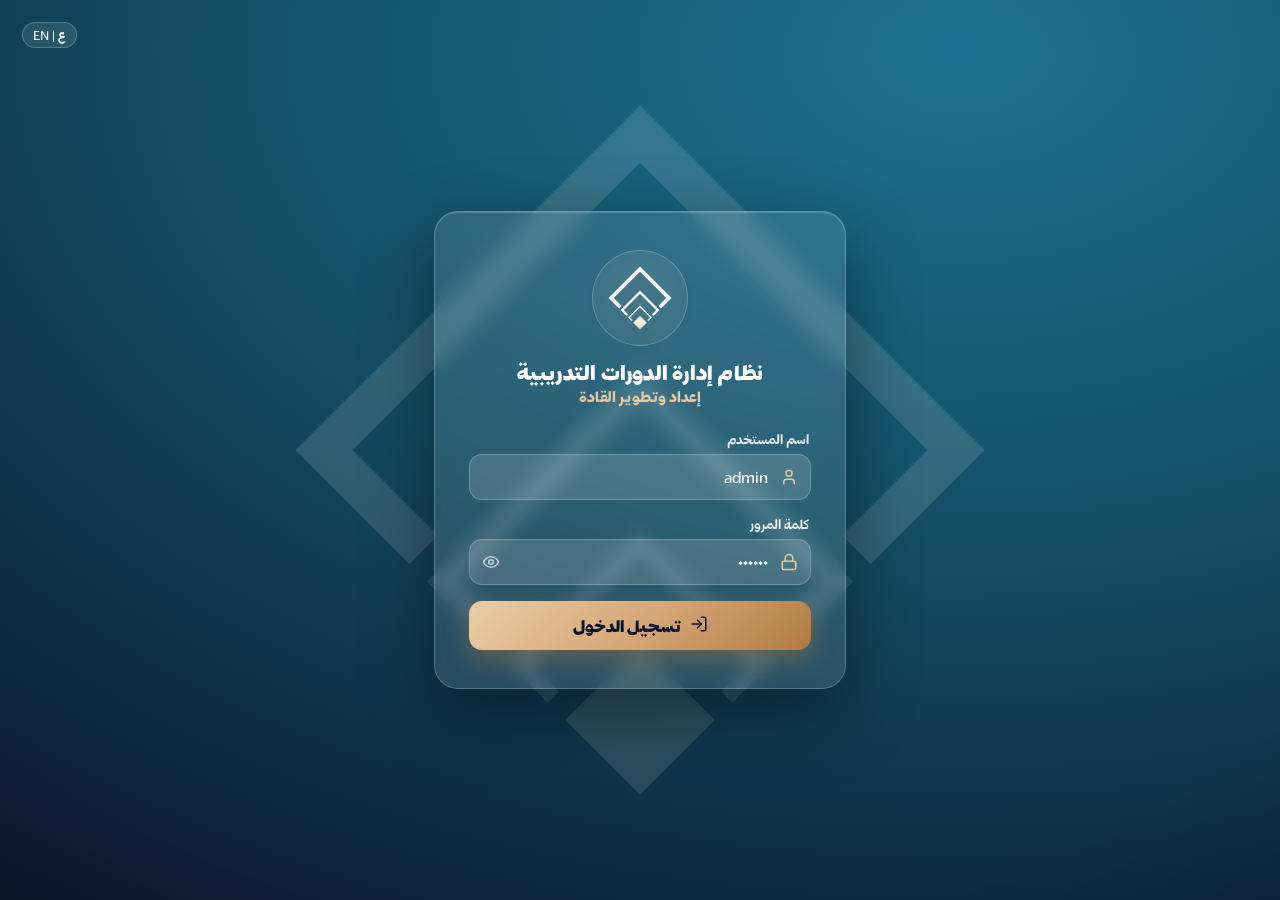
==== commit 0cb50ea9: "Add files via upload" ====
--- a/index.html
+++ b/index.html
@@ -8,14 +8,13 @@
 <link rel="stylesheet" href="assets/login.css" />
 <link rel="stylesheet" href="assets/pages.css" />
 <style>
-  /* prototype-only helpers (do not override the app's real styles) */
   #appShell{display:none}
   .pg{display:none}
   .pg.active{display:block;animation:fade .18s ease}
   @keyframes fade{from{opacity:0;transform:translateY(4px)}to{opacity:1;transform:none}}
   .nav a{cursor:pointer}
   table.tbl{width:100%;border-collapse:collapse;font-size:.86rem}
-  table.tbl th{ text-align:inherit;color:var(--muted);font-weight:700;font-size:.74rem;padding:10px 12px;border-bottom:1px solid var(--line);white-space:nowrap}
+  table.tbl th{text-align:inherit;color:var(--muted);font-weight:700;font-size:.74rem;padding:10px 12px;border-bottom:1px solid var(--line);white-space:nowrap}
   table.tbl td{padding:11px 12px;border-bottom:1px solid var(--line);white-space:nowrap}
   table.tbl tbody tr:hover{background:rgba(28,114,147,.04)}
   .badge{display:inline-block;padding:3px 10px;border-radius:999px;font-size:.74rem;font-weight:700}
@@ -25,11 +24,24 @@
   .iconbtn:hover{color:var(--green);border-color:var(--green-l)}
   .iconbtn.danger:hover{color:#c0432e;border-color:#e6a99e}
   .rowacts{display:flex;gap:6px}
+  .connbar{display:flex;align-items:center;gap:8px;padding:9px 14px;border-radius:10px;margin-bottom:14px;font-size:.82rem;font-weight:700}
+  .connbar.live{background:rgba(28,114,147,.10);color:#1c7293;border:1px solid rgba(28,114,147,.28)}
+  .connbar.demo{background:rgba(212,163,115,.14);color:#b07a44;border:1px solid rgba(212,163,115,.38)}
+  .connbar svg{width:15px;height:15px;flex:none}
+  .empty{text-align:center;color:var(--muted);padding:44px 16px}
+  .empty svg{width:34px;height:34px;opacity:.45}
+  .backdrop{position:fixed;inset:0;background:rgba(11,19,43,.45);display:flex;align-items:center;justify-content:center;z-index:200;padding:20px}
+  .modalcard{background:var(--card);color:var(--ink);border-radius:16px;width:min(560px,100%);max-height:88vh;display:flex;flex-direction:column;box-shadow:0 20px 60px rgba(0,0,0,.3)}
+  .modalhd{display:flex;align-items:center;justify-content:space-between;padding:14px 18px;border-bottom:1px solid var(--line);font-size:1rem}
+  .modalbody{padding:16px 18px;overflow:auto}
+  .modalft{display:flex;gap:10px;padding:14px 18px;border-top:1px solid var(--line)}
+  .mlbl{display:block;margin:10px 0 5px;color:var(--muted);font-size:.8rem;font-weight:700}
+  .minp{width:100%;padding:9px 12px;border:1px solid var(--line);border-radius:9px;background:var(--bg);color:var(--ink);font-family:var(--font)}
 </style>
 </head>
 <body>
 
-<!-- ============================ LOGIN ============================ -->
+<!-- LOGIN -->
 <div class="lgp" id="login">
   <img class="lg-wm" src="assets/logo-white.png" alt>
   <div class="lg-lang" style="cursor:pointer" title="Switch to English" onclick="toggleLang()"><span id="lglang"><b>ع</b> | EN</span></div>
@@ -49,17 +61,14 @@
       <div class="lg-field">
         <span class="lg-ic" data-ic="lock"></span>
         <span class="lg-ic lg-eye" data-ic="eye" onclick="var p=document.getElementById('p');p.type=p.type==='password'?'text':'password'"></span>
-        <input type="password" id="p" placeholder="أدخل كلمة المرور" value="••••••••" onkeydown="if(event.key==='Enter')doLogin()">
+        <input type="password" id="p" placeholder="أدخل كلمة المرور" value="123456" onkeydown="if(event.key==='Enter')doLogin()">
       </div>
       <button class="lg-btn" onclick="doLogin()"><span data-ic="login"></span> تسجيل الدخول</button>
-      <div class="lg-foot">© إعداد وتطوير القادة — جميع الحقوق محفوظة
-        <div class="lg-dev" title="اضغط لنسخ الرقم" onclick="copyText('+966504695460');toast('تم نسخ الرقم')">تطوير: المهندس محمود الشاطر · <bdi dir="ltr">+966504695460</bdi></div>
-      </div>
     </div>
   </div>
 </div>
 
-<!-- ============================ APP SHELL ============================ -->
+<!-- APP SHELL -->
 <div id="appShell">
 <div class="app" id="app">
   <aside class="side">
@@ -86,7 +95,7 @@
     </nav>
     <div class="me">
       <div class="av"></div>
-      <div class="nm">محمود الشاطر<span>مدير النظام</span></div>
+      <div class="nm">Baker Tarabin<span>مدير النظام</span></div>
       <span style="margin-inline-start:auto;cursor:pointer;color:#9fb3a8;display:flex" title="تسجيل الخروج" onclick="logout()"><span data-ic="login"></span></span>
     </div>
   </aside>
@@ -96,11 +105,11 @@
       <div class="search" title="Ctrl+K"><span data-ic="search"></span><input placeholder="ابحث عن طالب، دورة، مدرّب..." onkeydown="if(event.key==='Enter'){go('search')}"></div>
       <div class="tools">
         <span class="pill" style="cursor:pointer" title="Switch to English" onclick="toggleLang()"><span data-ic="globe"></span><span id="pilllang"><b>ع</b> | EN</span></span>
-        <span class="ico bell" onclick="toggleNotif()"><span class="dot"></span><span data-ic="bell"></span></span>
+        <span class="ico bell" onclick="toggleNotif()"><span data-ic="bell"></span></span>
         <span class="ico" title="تبديل المظهر" onclick="toggleTheme()"><span data-ic="sun"></span></span>
       </div>
       <div class="notifpanel" id="notif" style="display:none;top:56px;left:14px;right:auto">
-        <div class="nh"><b>الإشعارات</b><span class="rd" onclick="toast('تم تحديد كل الإشعارات كمقروءة');toggleNotif()">تحديد الكل كمقروء</span></div>
+        <div class="nh"><b>الإشعارات</b></div>
         <div class="nlist" id="nlist"></div>
         <div class="nfoot"><a onclick="toggleNotif()">إغلاق</a></div>
       </div>
@@ -112,7 +121,6 @@
 
 <script src="assets/shell.js"></script>
 <script>
-/* ---------- icons (paths from the app's Icon component) ---------- */
 const IC={
  dashboard:'<rect x="3" y="3" width="7" height="9" rx="1"/><rect x="14" y="3" width="7" height="5" rx="1"/><rect x="14" y="12" width="7" height="9" rx="1"/><rect x="3" y="16" width="7" height="5" rx="1"/>',
  students:'<path d="M16 21v-2a4 4 0 0 0-4-4H6a4 4 0 0 0-4 4v2"/><circle cx="9" cy="7" r="4"/><path d="M22 21v-2a4 4 0 0 0-3-3.87"/>',
@@ -126,7 +134,7 @@
  globe:'<circle cx="12" cy="12" r="10"/><path d="M2 12h20"/><path d="M12 2a15 15 0 0 1 0 20 15 15 0 0 1 0-20"/>',
  bell:'<path d="M6 8a6 6 0 0 1 12 0c0 7 3 9 3 9H3s3-2 3-9"/><path d="M10.3 21a1.94 1.94 0 0 0 3.4 0"/>',
  sun:'<circle cx="12" cy="12" r="4"/><path d="M12 2v2M12 20v2M4.9 4.9l1.4 1.4M17.7 17.7l1.4 1.4M2 12h2M20 12h2M6.3 17.7l-1.4 1.4M19.1 4.9l-1.4 1.4"/>',
- chev:'<path d="m9 18 6-6-6-6"/>', chevDown:'<path d="m6 9 6 6 6-6"/>',
+ chev:'<path d="m9 18 6-6-6-6"/>',
  x:'<path d="M18 6 6 18M6 6l12 12"/>', plus:'<path d="M12 5v14M5 12h14"/>',
  eye:'<path d="M2 12s3-7 10-7 10 7 10 7-3 7-10 7-10-7-10-7z"/><circle cx="12" cy="12" r="3"/>',
  pen:'<path d="M12 20h9"/><path d="M16.5 3.5a2.12 2.12 0 0 1 3 3L7 19l-4 1 1-4z"/>',
@@ -139,212 +147,190 @@
  chart:'<path d="M3 3v18h18"/><path d="m19 9-5 5-4-4-3 3"/>',
  layers:'<path d="M12 2 2 7l10 5 10-5-10-5z"/><path d="m2 17 10 5 10-5M2 12l10 5 10-5"/>',
  cap:'<path d="M22 10v6M2 10l10-5 10 5-10 5z"/><path d="M6 12v5c3 3 9 3 12 0v-5"/>',
- clock:'<circle cx="12" cy="12" r="10"/><polyline points="12 6 12 12 16 14"/>',
- phone:'<path d="M22 16.92v3a2 2 0 0 1-2.18 2 19.79 19.79 0 0 1-8.63-3.07 19.5 19.5 0 0 1-6-6 19.79 19.79 0 0 1-3.07-8.67A2 2 0 0 1 4.11 2h3a2 2 0 0 1 2 1.72c.13.96.36 1.9.7 2.81a2 2 0 0 1-.45 2.11L8.09 9.91a16 16 0 0 0 6 6l1.27-1.27a2 2 0 0 1 2.11-.45c.91.34 1.85.57 2.81.7A2 2 0 0 1 22 16.92z"/>',
- warn:'<path d="M10.29 3.86 1.82 18a2 2 0 0 0 1.71 3h16.94a2 2 0 0 0 1.71-3L13.71 3.86a2 2 0 0 0-3.42 0z"/><line x1="12" y1="9" x2="12" y2="13"/><line x1="12" y1="17" x2="12.01" y2="17"/>',
  megaphone:'<path d="m3 11 18-5v12L3 14v-3z"/><path d="M11.6 16.8a3 3 0 1 1-5.8-1.6"/>',
  key:'<circle cx="7.5" cy="15.5" r="4.5"/><path d="m10.7 12.3 8.3-8.3 2 2-2 2 1.5 1.5-2.5 2.5-1.5-1.5-2.3 2.3"/>',
- wage:'<line x1="12" y1="1" x2="12" y2="23"/><path d="M17 5H9.5a3.5 3.5 0 0 0 0 7h5a3.5 3.5 0 0 1 0 7H6"/>',
  check:'<path d="M22 11.08V12a10 10 0 1 1-5.93-9.14"/><polyline points="22 4 12 14.01 9 11.01"/>',
  book:'<path d="M6.5 2H20v20H6.5A2.5 2.5 0 0 1 4 19.5v-15A2.5 2.5 0 0 1 6.5 2z"/>'
 };
 function svg(name,size){return '<svg viewBox="0 0 24 24" fill="none" stroke="currentColor" stroke-width="2" stroke-linecap="round" stroke-linejoin="round"'+(size?' width="'+size+'" height="'+size+'"':'')+'>'+(IC[name]||'')+'</svg>';}
 function paintIcons(scope){(scope||document).querySelectorAll('[data-ic]').forEach(function(e){e.innerHTML=svg(e.getAttribute('data-ic'),e.getAttribute('data-sz'));});}
 
-/* ---------- sample Arabic data ---------- */
-const initials=n=>n.split(' ').slice(0,2).map(w=>w[0]).join('');
-const S_OK ='background:rgba(28,114,147,.12);color:#1c7293';
-const S_GD ='background:rgba(212,163,115,.18);color:#b07a44';
-const S_MUT='background:#eef1f6;color:#6b7787';
-const badge=(t,s)=>'<span class="badge" style="'+s+'">'+t+'</span>';
-
-const students=[
- ['نورة عبدالله القحطاني','1098453217','0551234567','الموارد البشرية','تطوير القيادات','وزارة التعليم','الدفعة الأولى','2026','نشط'],
- ['محمد سعد الغامدي','1076622310','0539988776','إدارة المشاريع','إدارة المشاريع','أمانة الرياض','الدفعة الثانية','2026','نشط'],
- ['سارة خالد الدوسري','1054411982','0566554433','التحول الرقمي','تقنية المعلومات','هيئة الاتصالات','الدفعة الأولى','2026','نشط'],
- ['عبدالرحمن فهد العتيبي','1033129087','0501122334','الجودة','التميز المؤسسي','وزارة الصحة','الدفعة الثالثة','2025','خريج'],
- ['ريم ناصر المالكي','1099003421','0577001122','الموارد البشرية','تطوير القيادات','وزارة المالية','الدفعة الثانية','2026','نشط'],
- ['خالد عمر الحربي','1066778899','0544455667','الأمن السيبراني','الأمن السيبراني','هيئة البيانات','الدفعة الأولى','2026','نشط'],
- ['أمل صالح الزهراني','1022113344','0533322110','إدارة المشاريع','إدارة المشاريع','وزارة النقل','الدفعة الثالثة','2025','خريج'],
- ['فيصل تركي الشمري','1088991122','0509876543','التحول الرقمي','تقنية المعلومات','أرامكو','الدفعة الثانية','2026','نشط'],
- ['لمياء يوسف البلوي','1011224455','0561239871','الجودة','التميز المؤسسي','وزارة التعليم','الدفعة الأولى','2026','موقوف'],
- ['ماجد حمد القرني','1077665544','0553219870','الموارد البشرية','تطوير القيادات','وزارة العدل','الدفعة الثالثة','2025','خريج'],
- ['هند عادل السبيعي','1044556677','0512345670','إدارة المشاريع','إدارة المشاريع','هيئة السياحة','الدفعة الثانية','2026','نشط'],
- ['سلطان بدر المطيري','1099887766','0578889990','الأمن السيبراني','الأمن السيبراني','هيئة البيانات','الدفعة الأولى','2026','نشط']
-];
-const trainers=[
- ['د. أحمد العمري','تطوير القيادات','0551110001','الرياض','نعم','450','نعم','الراجحي'],
- ['د. منى الفيصل','إدارة المشاريع','0552220002','جدة','نعم','500','نعم','الأهلي'],
- ['أ. طارق السديري','التحول الرقمي','0553330003','الدمام','لا','400','نعم','الرياض'],
- ['د. ليلى الجهني','الموارد البشرية','0554440004','الرياض','نعم','420','لا','الإنماء'],
- ['أ. سعود الخالدي','الأمن السيبراني','0555550005','الرياض','نعم','520','نعم','الراجحي'],
- ['د. عبير الشهري','التميز المؤسسي','0556660006','أبها','لا','380','نعم','البلاد'],
- ['أ. ناصر القحطاني','إدارة المشاريع','0557770007','جدة','نعم','460','لا','الأهلي'],
- ['د. خالد الراشد','تطوير القيادات','0558880008','الرياض','نعم','550','نعم','الراجحي']
-];
-const courses=[
- ['LD-101','مهارات القيادة الحديثة',5,25,60,75,3,8],
- ['PM-200','إدارة المشاريع الاحترافية PMP',10,50,70,80,2,5],
- ['ST-150','التخطيط الاستراتيجي',4,20,60,75,1,4],
- ['EX-300','التميز المؤسسي والجودة',6,30,65,75,2,3],
- ['CM-120','مهارات التواصل الفعّال',3,15,60,70,4,9],
- ['CS-400','أساسيات الأمن السيبراني',8,40,70,80,2,2]
-];
-const groups=[
- ['الدفعة الأولى — قيادة','مهارات القيادة الحديثة',28,'نشطة'],
- ['الدفعة الثانية — مشاريع','إدارة المشاريع الاحترافية',24,'نشطة'],
- ['الدفعة الثالثة — تميز','التميز المؤسسي والجودة',19,'منتهية'],
- ['دفعة التحول الرقمي','التخطيط الاستراتيجي',31,'نشطة'],
- ['دفعة الأمن السيبراني','أساسيات الأمن السيبراني',16,'نشطة'],
- ['دفعة التواصل','مهارات التواصل الفعّال',22,'منتهية']
-];
-const users=[
- ['محمود الشاطر','admin','مدير النظام','نشط'],
- ['عبدالله الناصر','a.nasser','مشرف تدريب','نشط'],
- ['سمر العتيبي','s.otaibi','مدخل بيانات','نشط'],
- ['ريان الدوسري','r.dosari','مشرف تدريب','موقوف'],
- ['نوال الحارثي','n.harthi','محاسب','نشط']
-];
-const runs=[
- ['مهارات القيادة الحديثة','١٥ يونيو','١٩ يونيو','د. أحمد العمري',28,'جارٍ'],
- ['مهارات التواصل الفعّال','٢٢ يونيو','٢٤ يونيو','د. خالد الراشد',22,'قادم'],
- ['إدارة المشاريع الاحترافية','٢٨ يونيو','٠٩ يوليو','د. منى الفيصل',24,'قادم'],
- ['أساسيات الأمن السيبراني','٠٢ يوليو','١١ يوليو','أ. سعود الخالدي',16,'قادم'],
- ['التخطيط الاستراتيجي','١٠ مايو','١٤ مايو','أ. طارق السديري',31,'منتهٍ']
-];
-const statusBadge=t=>t==='نشط'||t==='نشطة'||t==='جارٍ'?badge(t,S_OK):(t==='خريج'||t==='منتهية'||t==='منتهٍ'?badge(t,S_MUT):(t==='موقوف'?badge(t,'background:rgba(192,67,46,.12);color:#c0432e'):badge(t,S_GD)));
-
-/* ---------- shared bits ---------- */
-const stat=(ic,v,l,g)=>'<div class="s'+(g?' g':'')+'"><div class="si">'+svg(ic,18)+'</div><div><div class="v">'+v+'</div><div class="l">'+l+'</div></div></div>';
-const pageHead=(t,sub,actions)=>'<div class="h"><div><h2>'+t+'</h2><div class="sub">'+sub+'</div></div>'+(actions||'')+'</div>';
-const toolbar=ph=>'<div class="toolbar"><div class="searchbox">'+svg('search',16)+'<input placeholder="'+ph+'"></div><button class="expbtn">'+svg('export',15)+' تصدير</button></div>';
-const tableWrap=(head,rows)=>'<div class="tablewrap"><div class="tablescroll"><table class="tbl"><thead><tr>'+head.map(h=>'<th>'+h+'</th>').join('')+'</tr></thead><tbody>'+rows+'</tbody></table></div></div>';
-const acts=()=>'<div class="rowacts"><span class="iconbtn" title="عرض">'+svg('eye',15)+'</span><span class="iconbtn" title="تعديل">'+svg('pen',15)+'</span><span class="iconbtn danger" title="حذف">'+svg('trash',15)+'</span></div>';
-
-/* ---------- pages ---------- */
+/* ===== Google Sheets link (ضع رابط /exec في ENDPOINT لإعادة الربط) ===== */
+const CONFIG = {
+  ENDPOINT: 'https://script.google.com/macros/s/AKfycbyL1NHX-eSiAfCBH1GY1qNxYBvnXrRGv-MSlSDRwLWhZHJotmQss9pDIlJi-X3Zc-eBHQ/exec',
+  TOKEN:    'Passport123'  // يجب أن يطابق الرمز في Code.gs
+};
+let DB=null, liveStudents=null, studentTabName='', lastErr='';
+const FIELD={ id:'معرف الطالب', name:'الاسم', gender:'الجنس', phone:'رقم الواتساب', major:'التخصص', year:'السنة الدراسية', place:'مكان الترشيح', group:'المجموعة', lastEval:'تاريخ اخر تقييم' };
+const FORM_FIELDS=[FIELD.name,FIELD.id,FIELD.gender,FIELD.phone,FIELD.major,FIELD.year,FIELD.place,FIELD.group];
+
+function jsonp(params){return new Promise(function(res,rej){
+  if(!CONFIG.ENDPOINT) return rej('no-endpoint');
+  var cb='__cb'+Math.random().toString(36).slice(2);
+  var s=document.createElement('script');
+  var u=new URL(CONFIG.ENDPOINT);
+  var all=Object.assign({},params,{token:CONFIG.TOKEN,callback:cb});
+  Object.keys(all).forEach(function(k){ u.searchParams.set(k, typeof all[k]==='object'?JSON.stringify(all[k]):all[k]); });
+  window[cb]=function(d){ try{delete window[cb];}catch(e){} s.remove(); res(d); };
+  s.onerror=function(){ try{delete window[cb];}catch(e){} s.remove(); rej('network'); };
+  s.src=u.toString(); document.body.appendChild(s);
+  setTimeout(function(){ if(window[cb]){ try{delete window[cb];}catch(e){} s.remove(); rej('timeout'); } },20000);
+});}
+function pickStudentTab(tabs){ return tabs.find(function(t){return t.headers.indexOf(FIELD.id)>=0 && t.headers.indexOf(FIELD.name)>=0;}) || tabs[0]; }
+function mapStudents(tab){ var H=tab.headers; var m={}; Object.keys(FIELD).forEach(function(k){ m[k]=H.indexOf(FIELD[k]); });
+  return tab.rows.map(function(r){ var o={}; Object.keys(m).forEach(function(k){ o[k]=m[k]>=0?(r[m[k]]||''):''; }); o.raw={}; H.forEach(function(h,i){ if(h) o.raw[h]=r[i]||''; }); return o; }); }
+async function loadLive(){ lastErr=''; try{ var d=await jsonp({action:'read'}); if(d&&d.ok&&d.tabs){ DB=d; var t=pickStudentTab(d.tabs); studentTabName=t.name; liveStudents=mapStudents(t); return true; } lastErr=(d&&d.error)?String(d.error):'استجابة غير متوقعة'; }catch(e){ lastErr=String(e); console.warn('live load failed:',e); } return false; }
+function isLive(){ return !!liveStudents; }
+function banner(){ return isLive()
+  ? '<div class="connbar live">'+svg('check')+' متصل بالشيت: '+studentTabName+' — '+liveStudents.length+' سجل</div>'
+  : '<div class="connbar demo">'+svg('layers')+' غير متصل بالشيت — ضع رابط /exec في CONFIG.ENDPOINT لعرض بياناتك'+(lastErr?(' (السبب: '+lastErr+')'):'')+'</div>'; }
+
+function modal(title, bodyHtml, onSave){ closeModal();
+  var wrap=document.createElement('div'); wrap.className='backdrop'; wrap.id='modalHost';
+  wrap.innerHTML='<div class="modalcard"><div class="modalhd"><b>'+title+'</b><span class="iconbtn" data-ic="x" onclick="closeModal()"></span></div><div class="modalbody">'+bodyHtml+'</div><div class="modalft">'+(onSave?'<button class="btnG" id="mSave"><span data-ic="check"></span> حفظ</button>':'')+'<button class="btnGhost" onclick="closeModal()">إغلاق</button></div></div>';
+  document.body.appendChild(wrap); paintIcons(wrap);
+  if(onSave) document.getElementById('mSave').onclick=function(){ onSave(wrap); };
+  wrap.addEventListener('mousedown',function(e){ if(e.target===wrap) closeModal(); });
+}
+function closeModal(){ var m=document.getElementById('modalHost'); if(m) m.remove(); }
+function field(name,val){ return '<label class="mlbl">'+name+'</label><input class="minp" data-f="'+name+'" value="'+String(val||'').replace(/"/g,'&quot;')+'">'; }
+function studentForm(s){ return FORM_FIELDS.map(function(f){ return field(f, s&&s.raw?s.raw[f]:''); }).join(''); }
+function collectForm(wrap){ var o={}; wrap.querySelectorAll('[data-f]').forEach(function(i){ o[i.getAttribute('data-f')]=i.value; }); return o; }
+
+async function addStudent(){ if(!isLive()) return toast('غير متصل بالشيت','err');
+  modal('طالب جديد', studentForm(null), async function(wrap){ var o=collectForm(wrap);
+    try{ var d=await jsonp({action:'add',sheet:studentTabName,row:o}); if(d&&d.ok){ toast('تمت إضافة الطالب'); closeModal(); await loadLive(); go('students'); } else toast((d&&d.error)||'تعذّرت الإضافة','err'); }catch(e){ toast('خطأ في الاتصال','err'); } }); }
+async function editStudent(id){ var s=liveStudents.find(function(x){return String(x.id)===String(id);});
+  modal('تعديل بيانات الطالب', studentForm(s), async function(wrap){ var o=collectForm(wrap);
+    try{ var d=await jsonp({action:'update',sheet:studentTabName,id:id,row:o}); if(d&&d.ok){ toast('تم حفظ التعديل'); closeModal(); await loadLive(); go('students'); } else toast((d&&d.error)||'تعذّر التعديل','err'); }catch(e){ toast('خطأ في الاتصال','err'); } }); }
+async function delStudent(id){ if(!confirm('حذف هذا السجل نهائيًا من الشيت؟')) return;
+  try{ var d=await jsonp({action:'delete',sheet:studentTabName,id:id}); if(d&&d.ok){ toast('تم الحذف'); await loadLive(); go('students'); } else toast((d&&d.error)||'تعذّر الحذف','err'); }catch(e){ toast('خطأ في الاتصال','err'); } }
+function viewStudent(id){ var s=liveStudents.find(function(x){return String(x.id)===String(id);}); if(!s) return;
+  var rows=Object.keys(s.raw).filter(function(k){return String(s.raw[k]).trim()!=='';}).map(function(k){return '<tr><td style="color:var(--muted);white-space:nowrap">'+k+'</td><td>'+s.raw[k]+'</td></tr>';}).join('');
+  modal('بطاقة الطالب — '+(s.name||''), '<table class="tbl">'+(rows||'<tr><td>لا توجد بيانات</td></tr>')+'</table>'); }
+function filterStudents(q){ q=(q||'').trim(); document.querySelectorAll('#stuTable tbody tr').forEach(function(tr){ tr.style.display = tr.getAttribute('data-k').indexOf(q)>=0?'':'none'; }); }
+function exportStudents(){ if(!isLive()) return; var t=DB.tabs.find(function(x){return x.name===studentTabName;});
+  var csv=[t.headers].concat(t.rows).map(function(r){return r.map(function(c){return '"'+String(c||'').replace(/"/g,'""')+'"';}).join(',');}).join('\n');
+  var a=document.createElement('a'); a.href=URL.createObjectURL(new Blob(['﻿'+csv],{type:'text/csv;charset=utf-8'})); a.download=studentTabName+'.csv'; a.click(); }
+
+/* ---------- helpers ---------- */
+function initials(n){ return String(n||'').split(' ').slice(0,2).map(function(w){return w[0];}).join(''); }
+function badge(t,s){ return '<span class="badge" style="'+s+'">'+t+'</span>'; }
+function statusBadge(t){ return badge(t,'background:rgba(28,114,147,.12);color:#1c7293'); }
+function stat(ic,v,l,g){ return '<div class="s'+(g?' g':'')+'"><div class="si">'+svg(ic,18)+'</div><div><div class="v">'+v+'</div><div class="l">'+l+'</div></div></div>'; }
+function pageHead(t,sub,actions){ return '<div class="h"><div><h2>'+t+'</h2><div class="sub">'+sub+'</div></div>'+(actions||'')+'</div>'; }
+function emptyState(msg){ return '<div class="panel"><div class="empty">'+svg('layers')+'<div style="margin-top:12px;font-size:.9rem">'+(msg||'لا توجد بيانات لعرضها')+'</div></div></div>'; }
+
+/* ---------- pages (empty until connected to the sheet) ---------- */
 function pDashboard(){
-  const kpis='<div class="kpis">'+
-    '<div class="kpi g1 klink" onclick="go(\'students\')"><div class="kr"><div class="ic">'+svg('students',20)+'</div><span class="trend up">▲ ٤٪</span></div><div class="v">١٬٢٤٨</div><div class="l">إجمالي الطلاب</div><div class="spark"></div></div>'+
-    '<div class="kpi g2 klink" onclick="go(\'courses\')"><div class="kr"><div class="ic">'+svg('courses',20)+'</div><span class="trend up">▲ ٢</span></div><div class="v">١٤</div><div class="l">دورات نشطة</div><div class="spark"></div></div>'+
-    '<div class="kpi g3 klink" onclick="go(\'trainers\')"><div class="kr"><div class="ic">'+svg('trainers',20)+'</div><span class="trend">—</span></div><div class="v">٣٦</div><div class="l">المدرّبون</div><div class="spark"></div></div>'+
-    '<div class="kpi g4 klink"><div class="kr"><div class="ic">'+svg('chart',20)+'</div><span class="trend up">▲ ٣٪</span></div><div class="v">٩٢٪</div><div class="l">نسبة النجاح العامة</div><div class="spark"></div></div></div>';
-  const quick='<div class="quick">'+[['students','طالب جديد'],['courses','دورة جديدة'],['trainers','مدرّب جديد'],['groups','مجموعة جديدة'],['gradesCheck','إدخال الدرجات'],['megaphone','طباعة إعلان']]
-    .map(q=>'<div class="qa" onclick="toast(\'إجراء سريع: '+q[1]+'\')"><div class="qic">'+svg(q[0]==='gradesCheck'?'check':q[0],18)+'</div><span>'+q[1]+'</span><span class="ch">'+svg('chev',16)+'</span></div>').join('')+'</div>';
-  // area chart
-  const enroll=[40,55,48,70,82,95], grad=[20,28,30,42,50,68], mon=['يناير','فبراير','مارس','أبريل','مايو','يونيو'];
-  const X=i=>30+i*128, Y=v=>200-(v/100*150);
-  const path=d=>d.map((v,i)=>(i?'L':'M')+X(i)+' '+Y(v)).join(' ');
-  const area='<svg viewBox="0 0 700 220" style="width:100%;height:auto"><defs><linearGradient id="ag" x1="0" y1="0" x2="0" y2="1"><stop offset="0" stop-color="rgba(28,114,147,.28)"/><stop offset="1" stop-color="rgba(28,114,147,0)"/></linearGradient></defs>'+
-    [60,120,180].map(y=>'<line x1="30" y1="'+y+'" x2="670" y2="'+y+'" stroke="var(--line)" stroke-width="1"/>').join('')+
-    '<path d="'+path(enroll)+' L'+X(5)+' 200 L'+X(0)+' 200 Z" fill="url(#ag)"/>'+
-    '<path d="'+path(enroll)+'" fill="none" stroke="#2a8db0" stroke-width="2.5"/>'+
-    '<path d="'+path(grad)+'" fill="none" stroke="#d4a373" stroke-width="2.5"/>'+
-    enroll.map((v,i)=>'<circle cx="'+X(i)+'" cy="'+Y(v)+'" r="3" fill="#2a8db0"/>').join('')+
-    '<g fill="var(--muted)" font-size="12" text-anchor="middle">'+mon.map((m,i)=>'<text x="'+X(i)+'" y="216">'+m+'</text>').join('')+'</g></svg>';
-  const donut='<svg viewBox="0 0 120 120" width="150" height="150"><circle cx="60" cy="60" r="48" fill="none" stroke="#e4e8ee" stroke-width="16"/>'+
-    '<circle cx="60" cy="60" r="48" fill="none" stroke="#1c7293" stroke-width="16" stroke-dasharray="226 75" stroke-dashoffset="0" transform="rotate(-90 60 60)"/>'+
-    '<circle cx="60" cy="60" r="48" fill="none" stroke="#d4a373" stroke-width="16" stroke-dasharray="38 263" stroke-dashoffset="-226" transform="rotate(-90 60 60)"/>'+
-    '<text x="60" y="58" text-anchor="middle" font-size="20" font-weight="800" fill="var(--ink)">٩٢٪</text><text x="60" y="76" text-anchor="middle" font-size="10" fill="var(--muted)">نجاح</text></svg>';
-  const grid2='<div class="grid2">'+
-    '<div class="panel"><div class="ph">الالتحاق والتخرّج عبر الأشهر <span class="mut">آخر 6 أشهر</span></div>'+area+
-      '<div class="legend"><i style="background:#2a8db0"></i> الملتحقون <i style="background:#d4a373;margin-inline-start:14px"></i> الخريجون</div></div>'+
-    '<div class="panel"><div class="ph">نتائج آخر انعقاد</div><div class="donut" style="display:flex;gap:18px;align-items:center;justify-content:center;flex-wrap:wrap">'+donut+
-      '<div class="leg"><div><i style="background:#1c7293"></i> ناجح — ٢٥</div><div style="margin:8px 0"><i style="background:#d4a373"></i> قيد الإكمال — ٤</div><div><i style="background:#e4e8ee"></i> راسب — ٢</div></div></div></div></div>';
-  const tr=[['د. خالد الراشد',92],['د. منى الفيصل',78],['د. أحمد العمري',74],['أ. سعود الخالدي',61],['د. ليلى الجهني',47]];
-  const hbars='<div class="panel"><div class="ph">أكثر المدرّبين نشاطًا <span class="mut">ساعات</span></div><div class="hbars">'+
-    tr.map(t=>'<div class="hb"><div class="nm">'+t[0]+'</div><div class="track"><div class="fill" style="width:'+t[1]+'%"></div></div><div class="val">'+t[1]+'</div></div>').join('')+'</div></div>';
-  const upcoming='<div class="panel"><div class="ph">انعقادات قادمة</div>'+
-    runs.filter(r=>r[5]==='قادم').map(r=>'<div class="runrow" style="display:flex;align-items:center;gap:10px;padding:10px 0;border-bottom:1px solid var(--line)"><span style="color:var(--green)">'+svg('calendarFull',18)+'</span><div style="flex:1"><b style="font-size:.86rem">'+r[0]+'</b><div class="mut" style="font-size:.76rem;color:var(--muted)">'+r[1]+' — '+r[2]+' · '+r[3]+'</div></div>'+statusBadge('قادم')+'</div>').join('')+'</div>';
-  const grid3='<div class="grid3">'+hbars+upcoming+'<div class="panel"><div class="ph">آخر النشاطات</div>'+
-    ['أُضيف الطالب «سلطان المطيري»','تم إنشاء انعقاد لدورة التواصل الفعّال','اعتُمدت درجات الدفعة الثالثة','حُدّث أجر المدرّب «د. أحمد العمري»'].map(a=>'<div style="display:flex;gap:10px;padding:9px 0;border-bottom:1px solid var(--line);font-size:.82rem"><span style="color:var(--gold-d)">'+svg('clock',15)+'</span>'+a+'</div>').join('')+'</div></div>';
-  return pageHead('لوحة التحكم','نظرة عامة على النظام — الأربعاء ٢٤ يونيو ٢٠٢٦')+quick+kpis+grid2+grid3;
+  var totalStu = isLive()?liveStudents.length:0;
+  var kpis='<div class="kpis">'+
+    '<div class="kpi g1 klink" onclick="go(\'students\')"><div class="kr"><div class="ic">'+svg('students',20)+'</div></div><div class="v">'+totalStu+'</div><div class="l">إجمالي الطلاب</div><div class="spark"></div></div>'+
+    '<div class="kpi g2 klink" onclick="go(\'courses\')"><div class="kr"><div class="ic">'+svg('courses',20)+'</div></div><div class="v">0</div><div class="l">دورات نشطة</div><div class="spark"></div></div>'+
+    '<div class="kpi g3 klink" onclick="go(\'trainers\')"><div class="kr"><div class="ic">'+svg('trainers',20)+'</div></div><div class="v">0</div><div class="l">المدرّبون</div><div class="spark"></div></div>'+
+    '<div class="kpi g4 klink"><div class="kr"><div class="ic">'+svg('chart',20)+'</div></div><div class="v">—</div><div class="l">نسبة النجاح العامة</div><div class="spark"></div></div></div>';
+  return pageHead('لوحة التحكم','نظرة عامة على النظام')+kpis+emptyState('لا توجد بيانات لعرضها — اربط الشيت لعرض بياناتك الحقيقية');
 }
 function pStudents(){
-  const rows=students.map(s=>'<tr><td><div class="cellname"><span class="av2">'+initials(s[0])+'</span>'+s[0]+'</div></td><td>'+s[1]+'</td><td><bdi dir="ltr">'+s[2]+'</bdi></td><td>'+s[3]+'</td><td>'+s[4]+'</td><td>'+s[5]+'</td><td>'+s[6]+'</td><td>'+s[7]+'</td><td>'+statusBadge(s[8])+'</td><td>'+acts()+'</td></tr>').join('');
-  return pageHead('الطلاب','إدارة بيانات الطلاب وتنظيمهم ضمن المجموعات','<button class="btnG">'+svg('plus',16)+' طالب جديد</button>')+
-    '<div class="statline">'+stat('students','١٬٢٤٨','إجمالي الطلاب')+stat('check','١٬٠٩٠','طلاب نشطون')+stat('cap','١٥٨','خريجون',true)+stat('groups','٤٢','المجموعات')+'</div>'+
-    toolbar('بحث في الطلاب...')+tableWrap(['الطالب','رقم الهوية','رقم الهاتف','القسم','التخصص','مكان الترشيح','المجموعة','السنة','الحالة','إجراءات'],rows);
+  if(isLive()){
+    var L=liveStudents;
+    var fem=L.filter(function(s){return String(s.gender).indexOf('أنث')>=0;}).length;
+    var groupsN=(new Set(L.map(function(s){return s.group;}).filter(Boolean))).size;
+    var evald=L.filter(function(s){return String(s.lastEval).trim()!=='';}).length;
+    function esc(v){return String(v||'').replace(/"/g,'&quot;');}
+    var rows=L.map(function(s){
+      var key=[s.name,s.id,s.major,s.group,s.year,s.place].join(' ').toLowerCase();
+      var a='<div class="rowacts"><span class="iconbtn" title="عرض" onclick="viewStudent(\''+esc(s.id)+'\')"><span data-ic="eye"></span></span><span class="iconbtn" title="تعديل" onclick="editStudent(\''+esc(s.id)+'\')"><span data-ic="pen"></span></span><span class="iconbtn danger" title="حذف" onclick="delStudent(\''+esc(s.id)+'\')"><span data-ic="trash"></span></span></div>';
+      return '<tr data-k="'+esc(key)+'"><td><div class="cellname"><span class="av2">'+initials(s.name||'؟')+'</span>'+(s.name||'')+'</div></td><td>'+s.id+'</td><td>'+(s.gender||'')+'</td><td><bdi dir="ltr">'+(s.phone||'')+'</bdi></td><td>'+(s.major||'')+'</td><td>'+(s.year||'')+'</td><td>'+(s.place||'—')+'</td><td>'+(s.group||'')+'</td><td>'+(s.lastEval||'—')+'</td><td>'+a+'</td></tr>';
+    }).join('');
+    var head=['الطالب','المعرّف','الجنس','رقم الواتساب','التخصص','السنة','مكان الترشيح','المجموعة','آخر تقييم','إجراءات'];
+    return pageHead('الطلاب','قاعدة بيانات الطلاب — مرتبطة مباشرةً بـ Google Sheets','<button class="btnG" onclick="addStudent()">'+svg('plus',16)+' طالب جديد</button>')+
+      '<div class="statline">'+stat('students',L.length,'إجمالي السجلات')+stat('person',fem,'إناث')+stat('groups',groupsN,'المجموعات',true)+stat('check',evald,'لديهم تقييم')+'</div>'+
+      '<div class="toolbar"><div class="searchbox">'+svg('search',16)+'<input placeholder="بحث في الطلاب..." oninput="filterStudents(this.value.toLowerCase())"></div><button class="expbtn" onclick="exportStudents()">'+svg('export',15)+' تصدير</button></div>'+
+      '<div class="tablewrap"><div class="tablescroll"><table class="tbl" id="stuTable"><thead><tr>'+head.map(function(h){return '<th>'+h+'</th>';}).join('')+'</tr></thead><tbody>'+rows+'</tbody></table></div></div>';
+  }
+  return pageHead('الطلاب','إدارة بيانات الطلاب وتنظيمهم ضمن المجموعات')+
+    '<div class="statline">'+stat('students','0','إجمالي الطلاب')+stat('person','0','إناث')+stat('groups','0','المجموعات',true)+stat('check','0','لديهم تقييم')+'</div>'+
+    emptyState('لا يوجد طلاب — اربط الشيت لعرض البيانات');
 }
 function pTrainers(){
-  const rows=trainers.map(t=>'<tr><td><div class="cellname"><span class="av2">'+initials(t[0].replace('د. ','').replace('أ. ',''))+'</span>'+t[0]+'</div></td><td>'+t[1]+'</td><td><bdi dir="ltr">'+t[2]+'</bdi></td><td>'+t[3]+'</td><td>'+(t[4]==='نعم'?badge('نعم',S_OK):badge('لا',S_MUT))+'</td><td>'+t[5]+' ر.س</td><td>'+(t[6]==='نعم'?badge('نعم',S_OK):badge('لا',S_MUT))+'</td><td>'+t[7]+'</td><td>'+acts()+'</td></tr>').join('');
-  return pageHead('المدرّبون','إدارة بيانات المدرّبين وأجورهم وبياناتهم البنكية','<button class="btnG">'+svg('plus',16)+' مدرّب جديد</button>')+
-    '<div class="statline">'+stat('trainers','٣٦','إجمالي المدرّبين')+stat('cap','٢٤','يمكنهم السفر')+stat('check','٢٩','دربوا معنا سابقًا',true)+'</div>'+
-    toolbar('بحث في المدرّبين...')+tableWrap(['المدرّب','التخصص','الهاتف','المكان','السفر','أجر الساعة','تدرّب معنا','البنك','إجراءات'],rows);
+  return pageHead('المدرّبون','إدارة بيانات المدرّبين وأجورهم')+
+    '<div class="statline">'+stat('trainers','0','إجمالي المدرّبين')+stat('cap','0','يمكنهم السفر')+stat('check','0','دربوا معنا',true)+'</div>'+
+    emptyState('لا توجد بيانات للمدرّبين');
 }
 function pCourses(){
-  const cards=courses.map(c=>'<div class="panel" style="margin-bottom:14px"><div class="chead" style="display:flex;align-items:center;gap:12px"><div class="ci" style="color:var(--green)">'+svg('courses',22)+'</div><div style="flex:1"><div class="ct" style="font-weight:800">'+c[1]+'</div><span class="code" style="font-size:.76rem;color:var(--muted)">'+c[0]+'</span></div><button class="btnGhost">'+svg('pen',15)+' تعديل التعريف</button><span class="iconbtn danger" title="حذف الدورة">'+svg('trash',15)+'</span></div>'+
-    '<div class="specrow" style="display:flex;gap:22px;flex-wrap:wrap;margin-top:12px;font-size:.82rem;color:var(--muted)"><span>المدة: <b style="color:var(--ink)">'+c[2]+' أيام</b></span><span>ساعات الجلسة: <b style="color:var(--ink)">'+c[3]+'</b></span><span>نجاح الدرجة: <b style="color:var(--ink)">'+c[4]+'٪</b></span><span>نسبة الحضور: <b style="color:var(--ink)">'+c[5]+'٪</b></span><span>'+statusBadge('جارٍ')+' '+c[6]+' انعقاد</span><span style="color:var(--muted)">'+c[7]+' منتهٍ</span></div></div>').join('');
-  return pageHead('الدورات','عرّف الدورة مرة واحدة، ثم أنشئ لها انعقادات متعددة','<button class="btnGhost">'+svg('plus',15)+' انعقاد جديد</button> <button class="btnG">'+svg('plus',16)+' تعريف دورة</button>')+
-    '<div class="statline">'+stat('courses','٦','دورات معرّفة')+stat('clock','١٤','انعقادات جارية')+stat('check','٣١','انعقادات منتهية',true)+'</div>'+
-    toolbar('بحث في الدورات...')+'<div class="stack">'+cards+'</div>';
+  return pageHead('الدورات','عرّف الدورة مرة واحدة، ثم أنشئ لها انعقادات متعددة')+
+    '<div class="statline">'+stat('courses','0','دورات معرّفة')+stat('book','0','انعقادات جارية')+stat('check','0','انعقادات منتهية',true)+'</div>'+
+    emptyState('لا توجد دورات معرّفة');
 }
 function pGroups(){
-  const cards='<div class="grid3">'+groups.map(g=>'<div class="panel gcard"><div style="display:flex;align-items:center;gap:10px"><span style="color:var(--green)">'+svg('groups',20)+'</span><b style="flex:1">'+g[0]+'</b>'+statusBadge(g[3])+'</div><div style="color:var(--muted);font-size:.82rem;margin:10px 0">'+svg('book',14)+' '+g[1]+'</div><div style="display:flex;align-items:center;justify-content:space-between;border-top:1px solid var(--line);padding-top:10px"><span style="font-size:.82rem;color:var(--muted)">عدد الطلاب</span><b style="color:var(--green);font-size:1.1rem">'+g[2]+'</b></div></div>').join('')+'</div>';
-  return pageHead('المجموعات','تنظيم الطلاب في دفعات ومجموعات تدريبية','<button class="btnG">'+svg('plus',16)+' مجموعة جديدة</button>')+
-    '<div class="statline">'+stat('groups','٤٢','إجمالي المجموعات')+stat('check','٣٤','مجموعات نشطة')+stat('cap','٨','منتهية',true)+'</div>'+cards;
+  if(isLive()){
+    var map={}; liveStudents.forEach(function(s){ var g=s.group||'(بدون مجموعة)'; map[g]=(map[g]||0)+1; });
+    var keys=Object.keys(map).sort();
+    if(!keys.length) return pageHead('المجموعات','المجموعات مشتقّة من عمود «المجموعة» في الشيت','')+emptyState('لا توجد مجموعات');
+    var cards='<div class="grid3">'+keys.map(function(g){return '<div class="panel gcard"><div style="display:flex;align-items:center;gap:10px"><span style="color:var(--green)">'+svg('groups',20)+'</span><b style="flex:1">'+g+'</b>'+statusBadge('نشطة')+'</div><div style="display:flex;align-items:center;justify-content:space-between;border-top:1px solid var(--line);padding-top:10px;margin-top:10px"><span style="font-size:.82rem;color:var(--muted)">عدد الطلاب</span><b style="color:var(--green);font-size:1.1rem">'+map[g]+'</b></div></div>';}).join('')+'</div>';
+    return pageHead('المجموعات','المجموعات مشتقّة مباشرةً من عمود «المجموعة» في الشيت','')+
+      '<div class="statline">'+stat('groups',keys.length,'عدد المجموعات')+stat('students',liveStudents.length,'إجمالي الطلاب',true)+'</div>'+cards;
+  }
+  return pageHead('المجموعات','تنظيم الطلاب في دفعات ومجموعات تدريبية')+
+    '<div class="statline">'+stat('groups','0','إجمالي المجموعات')+stat('students','0','إجمالي الطلاب',true)+'</div>'+
+    emptyState('لا توجد مجموعات');
 }
 function pCalendar(){
-  const days=['السبت','الأحد','الاثنين','الثلاثاء','الأربعاء','الخميس','الجمعة'];
-  const events={3:['قيادة'],8:['تواصل'],10:['مشاريع'],11:['مشاريع'],15:['أمن'],18:['قيادة'],22:['تخطيط'],24:['تميز']};
-  let cells='';for(let d=1;d<=30;d++){const ev=events[d];cells+='<div style="min-height:78px;border:1px solid var(--line);border-radius:10px;padding:6px;background:var(--card)"><div style="font-size:.78rem;color:var(--muted);text-align:start">'+d+'</div>'+(ev?ev.map(e=>'<div class="calchip" style="margin-top:4px;font-size:.7rem;background:rgba(28,114,147,.12);color:#1c7293;border-radius:6px;padding:2px 6px">'+e+'</div>').join(''):'')+'</div>';}
-  return pageHead('التقويم','جدول الانعقادات والجلسات التدريبية — يونيو ٢٠٢٦','<button class="btnG">'+svg('plus',16)+' انعقاد جديد</button>')+
-    '<div class="panel"><div style="display:grid;grid-template-columns:repeat(7,1fr);gap:8px;margin-bottom:8px">'+days.map(d=>'<div style="text-align:center;font-size:.76rem;font-weight:700;color:var(--muted)">'+d+'</div>').join('')+'</div><div style="display:grid;grid-template-columns:repeat(7,1fr);gap:8px">'+cells+'</div></div>';
+  var days=['السبت','الأحد','الاثنين','الثلاثاء','الأربعاء','الخميس','الجمعة'];
+  var cells='';for(var d=1;d<=30;d++){cells+='<div style="min-height:74px;border:1px solid var(--line);border-radius:10px;padding:6px;background:var(--card)"><div style="font-size:.78rem;color:var(--muted)">'+d+'</div></div>';}
+  return pageHead('التقويم','جدول الانعقادات والجلسات التدريبية')+
+    '<div class="panel"><div style="display:grid;grid-template-columns:repeat(7,1fr);gap:8px;margin-bottom:8px">'+days.map(function(x){return '<div style="text-align:center;font-size:.76rem;font-weight:700;color:var(--muted)">'+x+'</div>';}).join('')+'</div><div style="display:grid;grid-template-columns:repeat(7,1fr);gap:8px">'+cells+'</div></div>';
 }
 function pReports(){
-  const bars=[['القيادة',88],['المشاريع',76],['التميز',69],['التواصل',93],['الأمن',58],['التخطيط',71]];
-  const max=Math.max(...bars.map(b=>b[1]));
-  return pageHead('التقارير','مؤشرات الأداء ومعدلات النجاح حسب الدورة','<button class="expbtn">'+svg('export',15)+' تصدير PDF</button>')+
-    '<div class="statline">'+stat('cap','١٬٠٩٠','متدرّب مكتمل')+stat('check','٩٢٪','متوسط النجاح',true)+stat('clock','١٢٬٤٨٠','ساعة تدريبية')+stat('courses','٤٥','انعقاد مكتمل')+'</div>'+
-    '<div class="grid2"><div class="panel"><div class="ph">نسبة النجاح حسب الدورة</div><div class="hbars">'+bars.map(b=>'<div class="hb"><div class="nm">'+b[0]+'</div><div class="track"><div class="fill" style="width:'+(b[1]/max*100)+'%"></div></div><div class="val">'+b[1]+'٪</div></div>').join('')+'</div></div>'+
-    '<div class="panel"><div class="ph">توزيع المتدربين حسب القسم</div><div class="hbars">'+[['الموارد البشرية',320],['إدارة المشاريع',280],['التحول الرقمي',210],['الجودة',150],['الأمن السيبراني',88]].map((b,i,a)=>'<div class="hb"><div class="nm">'+b[0]+'</div><div class="track"><div class="fill" style="width:'+(b[1]/320*100)+'%;background:var(--gold)"></div></div><div class="val">'+b[1]+'</div></div>').join('')+'</div></div></div>';
+  return pageHead('التقارير','مؤشرات الأداء ومعدلات النجاح حسب الدورة')+
+    '<div class="statline">'+stat('cap','0','متدرّب مكتمل')+stat('check','0','متوسط النجاح',true)+stat('book','0','ساعة تدريبية')+'</div>'+
+    emptyState('لا توجد بيانات لإنشاء التقارير');
 }
 function pUsers(){
-  const rows=users.map(u=>'<tr><td><div class="cellname"><span class="av2">'+initials(u[0])+'</span>'+u[0]+'</div></td><td><bdi dir="ltr">'+u[1]+'</bdi></td><td>'+badge(u[2],S_GD)+'</td><td>'+statusBadge(u[3])+'</td><td>'+acts()+'</td></tr>').join('');
-  return pageHead('المستخدمون والصلاحيات','إدارة حسابات المستخدمين وأدوارهم في النظام','<button class="btnG">'+svg('plus',16)+' مستخدم جديد</button>')+
-    '<div class="statline">'+stat('users','٥','المستخدمون')+stat('key','٤','أدوار')+stat('check','٤','حسابات نشطة',true)+'</div>'+
-    toolbar('بحث في المستخدمين...')+tableWrap(['المستخدم','اسم الدخول','الدور','الحالة','إجراءات'],rows);
+  return pageHead('المستخدمون والصلاحيات','إدارة حسابات المستخدمين وأدوارهم')+
+    '<div class="statline">'+stat('users','0','المستخدمون')+stat('key','0','أدوار')+stat('check','0','حسابات نشطة',true)+'</div>'+
+    emptyState('لا يوجد مستخدمون');
 }
 function pSettings(){
-  const field=(l,v)=>'<div style="margin-bottom:16px"><label class="lg-lbl" style="display:block;margin-bottom:6px;color:var(--muted);font-size:.82rem">'+l+'</label><input style="width:100%;padding:10px 12px;border:1px solid var(--line);border-radius:10px;background:var(--card);color:var(--ink);font-family:var(--font)" value="'+v+'"></div>';
-  return pageHead('الإعدادات','إعدادات النظام العامة والنسخ الاحتياطي')+
-    '<div class="grid2"><div class="panel"><div class="ph">بيانات الجهة</div>'+field('اسم الجهة','إعداد وتطوير القادة')+field('السنة التدريبية الحالية','٢٠٢٦')+field('لغة الواجهة','العربية')+'<button class="btnG">'+svg('check',16)+' حفظ التغييرات</button></div>'+
-    '<div class="panel"><div class="ph">النسخ الاحتياطي</div><p style="color:var(--muted);font-size:.85rem;line-height:1.9">آخر نسخة احتياطية: <b style="color:var(--ink)">٢٣ يونيو ٢٠٢٦ — ١١:٤٢ م</b><br>قاعدة البيانات: <bdi dir="ltr">SQLite</bdi> · الحجم ٤٫٨ م.ب</p><div style="display:flex;gap:10px;margin-top:14px"><button class="btnG">'+svg('export',16)+' إنشاء نسخة الآن</button><button class="btnGhost">'+svg('book',15)+' استعادة</button></div></div></div>';
-}
-function pPrintouts(){return pageHead('المطبوعات','نماذج الشهادات والإعلانات وكشوف الحضور القابلة للطباعة')+'<div class="grid3">'+[['شهادة إتمام','cap'],['إعلان دورة','megaphone'],['كشف حضور','printouts'],['كشف درجات','check'],['بطاقة متدرّب','person'],['خطاب ترشيح','book']].map(p=>'<div class="panel" style="text-align:center;cursor:pointer" onclick="toast(\'فتح نموذج: '+p[0]+'\')"><div style="color:var(--green);margin:8px auto">'+svg(p[1],34)+'</div><b>'+p[0]+'</b><div class="mut" style="color:var(--muted);font-size:.78rem;margin-top:6px">اضغط للمعاينة والطباعة</div></div>').join('')+'</div>';}
-function pLookups(){return pageHead('القوائم والتصنيفات','إدارة الأقسام والتخصصات وأماكن الترشيح')+'<div class="grid3">'+[['الأقسام',['الموارد البشرية','إدارة المشاريع','التحول الرقمي','الجودة','الأمن السيبراني']],['التخصصات',['تطوير القيادات','إدارة المشاريع','التميز المؤسسي','تقنية المعلومات','الأمن السيبراني']],['أماكن الترشيح',['وزارة التعليم','أمانة الرياض','هيئة الاتصالات','وزارة الصحة','أرامكو']]].map(g=>'<div class="panel"><div class="ph">'+g[0]+' <button class="iconbtn" style="margin-inline-start:auto">'+svg('plus',15)+'</button></div>'+g[1].map(x=>'<div style="display:flex;align-items:center;gap:8px;padding:9px 0;border-bottom:1px solid var(--line);font-size:.85rem"><span style="color:var(--green-l)">'+svg('layers',15)+'</span>'+x+'<span class="iconbtn" style="margin-inline-start:auto;border:none">'+svg('pen',14)+'</span></div>').join('')+'</div>').join('')+'</div>';}
+  function f(l,v){ return '<div style="margin-bottom:16px"><label style="display:block;margin-bottom:6px;color:var(--muted);font-size:.82rem">'+l+'</label><input class="minp" value="'+v+'"></div>'; }
+  return pageHead('الإعدادات','إعدادات النظام العامة')+
+    '<div class="grid2"><div class="panel"><div class="ph">بيانات الجهة</div>'+f('اسم الجهة','إعداد وتطوير القادة')+f('السنة التدريبية الحالية','')+'<button class="btnG">'+svg('check',16)+' حفظ التغييرات</button></div>'+
+    '<div class="panel"><div class="ph">مصدر البيانات</div><p style="color:var(--muted);font-size:.85rem;line-height:1.9">المصدر: <bdi dir="ltr">Google Sheets</bdi><br>الحالة: '+(isLive()?'متصل':'غير متصل')+'</p></div></div>';
+}
+function pPrintouts(){ return pageHead('المطبوعات','نماذج الشهادات والإعلانات وكشوف الحضور')+'<div class="grid3">'+[['شهادة إتمام','cap'],['إعلان دورة','megaphone'],['كشف حضور','printouts'],['كشف درجات','check'],['بطاقة متدرّب','person'],['خطاب ترشيح','book']].map(function(p){return '<div class="panel" style="text-align:center;cursor:pointer" onclick="toast(\'فتح نموذج: '+p[0]+'\')"><div style="color:var(--green);margin:8px auto">'+svg(p[1],34)+'</div><b>'+p[0]+'</b><div style="color:var(--muted);font-size:.78rem;margin-top:6px">اضغط للمعاينة</div></div>';}).join('')+'</div>'; }
+function pLookups(){ return pageHead('القوائم والتصنيفات','إدارة الأقسام والتخصصات وأماكن الترشيح')+'<div class="grid3">'+['الأقسام','التخصصات','أماكن الترشيح'].map(function(t){return '<div class="panel"><div class="ph">'+t+' <button class="iconbtn" style="margin-inline-start:auto">'+svg('plus',15)+'</button></div><div class="empty" style="padding:24px">لا توجد عناصر</div></div>';}).join('')+'</div>'; }
 function pSearch(){
-  const q='القيادة';
-  const res=students.filter(s=>true).slice(0,4).map(s=>'<div style="display:flex;align-items:center;gap:10px;padding:11px 0;border-bottom:1px solid var(--line)"><span class="av2">'+initials(s[0])+'</span><div style="flex:1"><b style="font-size:.88rem">'+s[0]+'</b><div style="color:var(--muted);font-size:.78rem">طالب · '+s[3]+'</div></div>'+statusBadge(s[8])+'</div>').join('');
   return pageHead('البحث الشامل','نتائج البحث في الطلاب والدورات والمدرّبين')+
-    '<div class="panel"><div class="searchbox" style="margin-bottom:14px">'+svg('search',16)+'<input value="القيادة" placeholder="ابحث..."></div><div class="ph">النتائج (٤)</div>'+res+'</div>';
-}
-const PAGES={dashboard:pDashboard,students:pStudents,trainers:pTrainers,courses:pCourses,groups:pGroups,calendar:pCalendar,reports:pReports,users:pUsers,settings:pSettings,printouts:pPrintouts,lookups:pLookups,search:pSearch};
-
-/* ---------- router / shell behavior ---------- */
+    '<div class="panel"><div class="searchbox" style="margin-bottom:14px">'+svg('search',16)+'<input placeholder="ابحث..."></div><div class="empty">'+svg('search')+'<div style="margin-top:12px;font-size:.9rem">لا توجد نتائج</div></div></div>';
+}
+var PAGES={dashboard:pDashboard,students:pStudents,trainers:pTrainers,courses:pCourses,groups:pGroups,calendar:pCalendar,reports:pReports,users:pUsers,settings:pSettings,printouts:pPrintouts,lookups:pLookups,search:pSearch};
+
+/* ---------- router / shell ---------- */
 function go(route){
-  const fn=PAGES[route]||pDashboard;
-  const c=document.getElementById('content');
-  c.innerHTML='<div class="pg active">'+fn()+'</div>';
+  var fn=PAGES[route]||pDashboard;
+  var c=document.getElementById('content');
+  var withBanner=['dashboard','students','groups'].indexOf(route)>=0;
+  c.innerHTML='<div class="pg active">'+(withBanner?banner():'')+fn()+'</div>';
   paintIcons(c);
-  document.querySelectorAll('#nav a').forEach(a=>a.classList.toggle('active',a.getAttribute('data-route')===route));
+  document.querySelectorAll('#nav a').forEach(function(a){ a.classList.toggle('active',a.getAttribute('data-route')===route); });
   c.scrollTop=0;
 }
-function doLogin(){
+async function doLogin(){
   document.getElementById('login').style.display='none';
   document.getElementById('appShell').style.display='block';
   go('dashboard');
-  setTimeout(()=>toast('مرحبًا بك، محمود الشاطر'),300);
-}
-function logout(){document.getElementById('appShell').style.display='none';document.getElementById('login').style.display='flex';}
-function toggleNotif(){const n=document.getElementById('notif');n.style.display=n.style.display==='none'?'block':'none';
-  document.querySelector('.bell .dot').style.display='none';}
-function toggleLang(){const ltr=document.documentElement.getAttribute('dir')==='rtl';applyDir(ltr?'ltr':'rtl');
-  const lbl=ltr?'AR | <b>EN</b>':'<b>ع</b> | EN';const p=document.getElementById('pilllang');if(p)p.innerHTML=lbl;const l=document.getElementById('lglang');if(l)l.innerHTML=lbl;
-  toast(ltr?'Switched to English (layout)':'تم التبديل إلى العربية');}
-
-/* notifications sample */
-document.getElementById('nlist').innerHTML=[['warn','انعقاد «التواصل الفعّال» يبدأ خلال يومين','٢٢ يونيو'],['gold','اكتملت درجات الدفعة الثالثة','أمس'],['bell','تمت إضافة ٣ طلاب جدد','اليوم']]
-  .map(n=>'<div class="notifit '+n[0]+'" style="display:flex;gap:10px;padding:11px 12px;border-bottom:1px solid var(--line)"><div class="ni" style="color:var(--green)">'+svg(n[0]==='warn'?'warn':n[0]==='gold'?'courses':'bell',18)+'</div><div class="nx" style="flex:1;font-size:.83rem">'+n[1]+'<span style="display:block;color:var(--muted);font-size:.74rem;margin-top:2px">'+n[2]+'</span></div></div>').join('');
+  var ok=await loadLive();
+  go('dashboard');
+  if(CONFIG.ENDPOINT) setTimeout(function(){ toast(ok?('تم الاتصال بالشيت — '+liveStudents.length+' سجل'):('تعذّر الاتصال: '+(lastErr||'غير معروف')), ok?'':'err'); },250);
+}
+function logout(){ document.getElementById('appShell').style.display='none'; document.getElementById('login').style.display='flex'; }
+function toggleNotif(){ var n=document.getElementById('notif'); n.style.display=n.style.display==='none'?'block':'none'; }
+function toggleLang(){ var ltr=document.documentElement.getAttribute('dir')==='rtl'; if(typeof applyDir==='function') applyDir(ltr?'ltr':'rtl'); else document.documentElement.setAttribute('dir',ltr?'ltr':'rtl');
+  var lbl=ltr?'AR | <b>EN</b>':'<b>ع</b> | EN'; var p=document.getElementById('pilllang'); if(p)p.innerHTML=lbl; var l=document.getElementById('lglang'); if(l)l.innerHTML=lbl;
+  toast(ltr?'Switched to English (layout)':'تم التبديل إلى العربية'); }
+
+document.getElementById('nlist').innerHTML='<div class="empty" style="padding:26px 10px;font-size:.82rem">لا توجد إشعارات</div>';
 
 paintIcons(document);
 </script>
